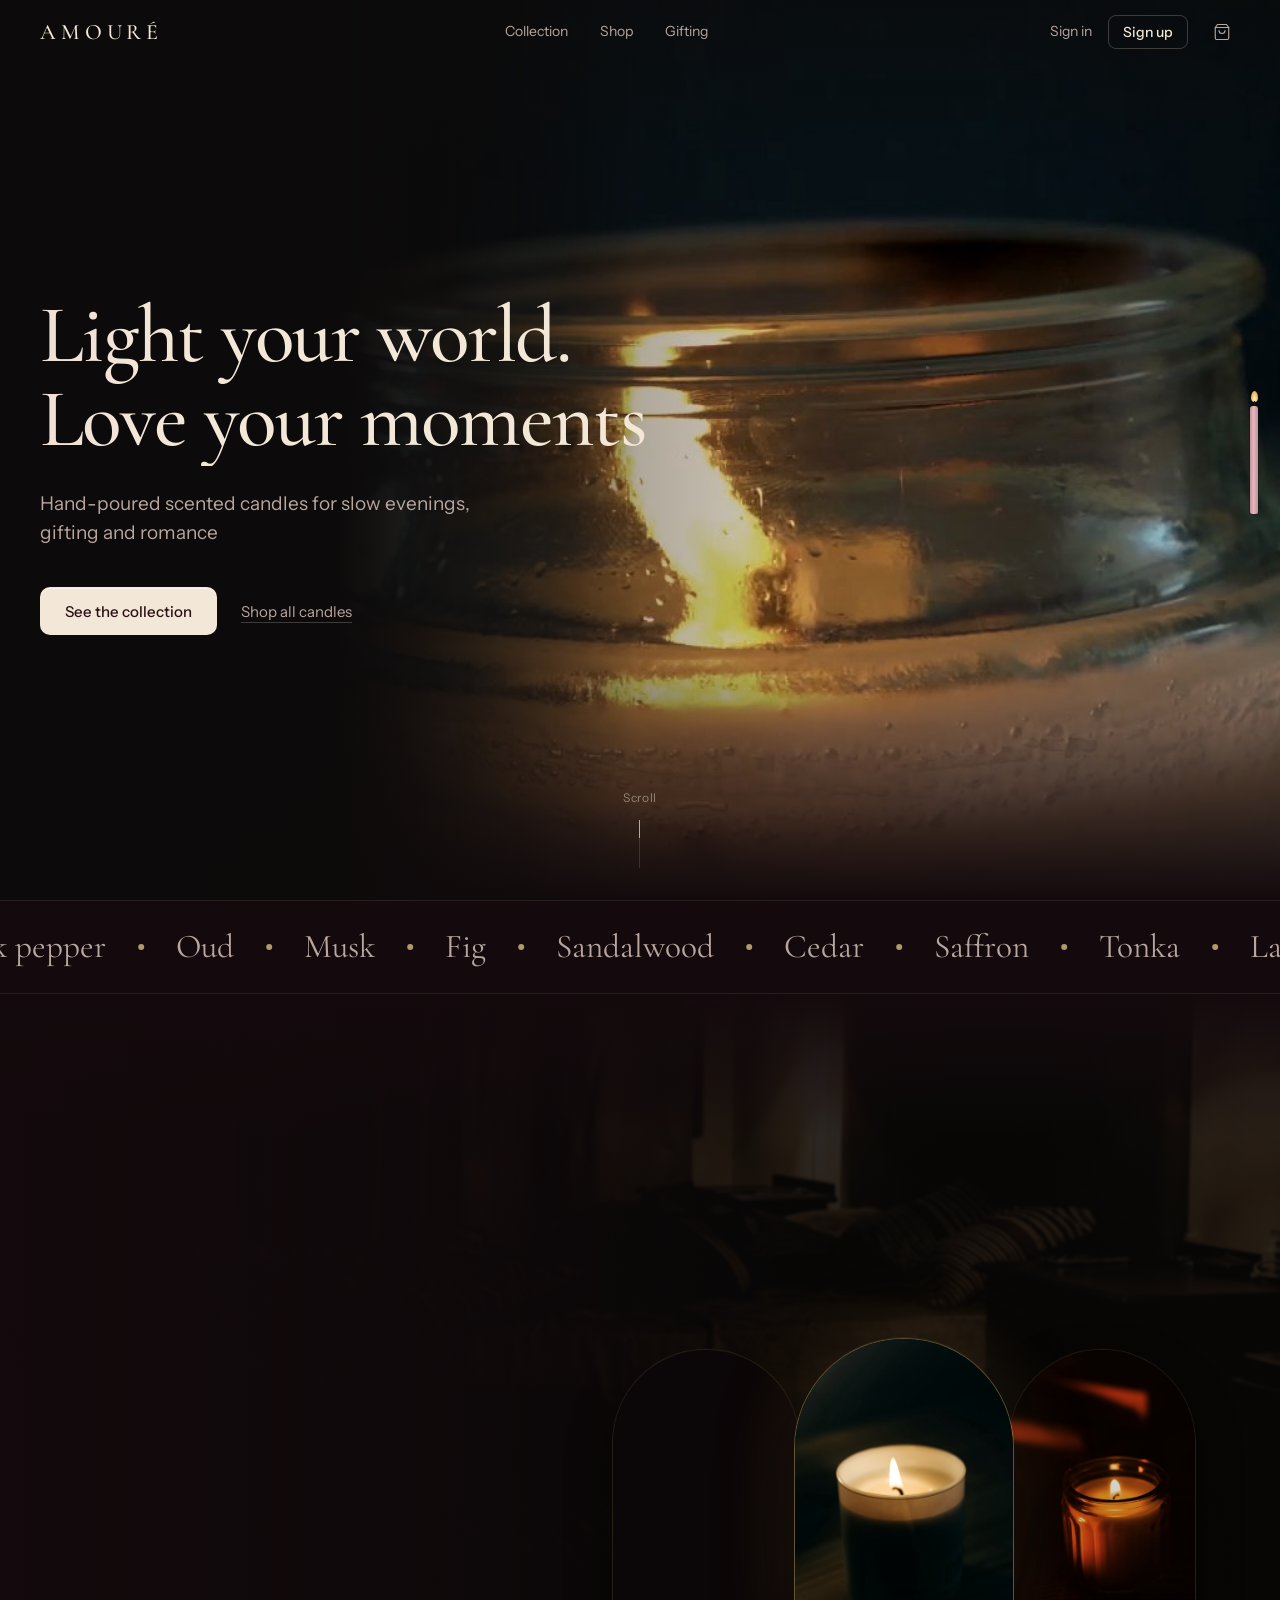
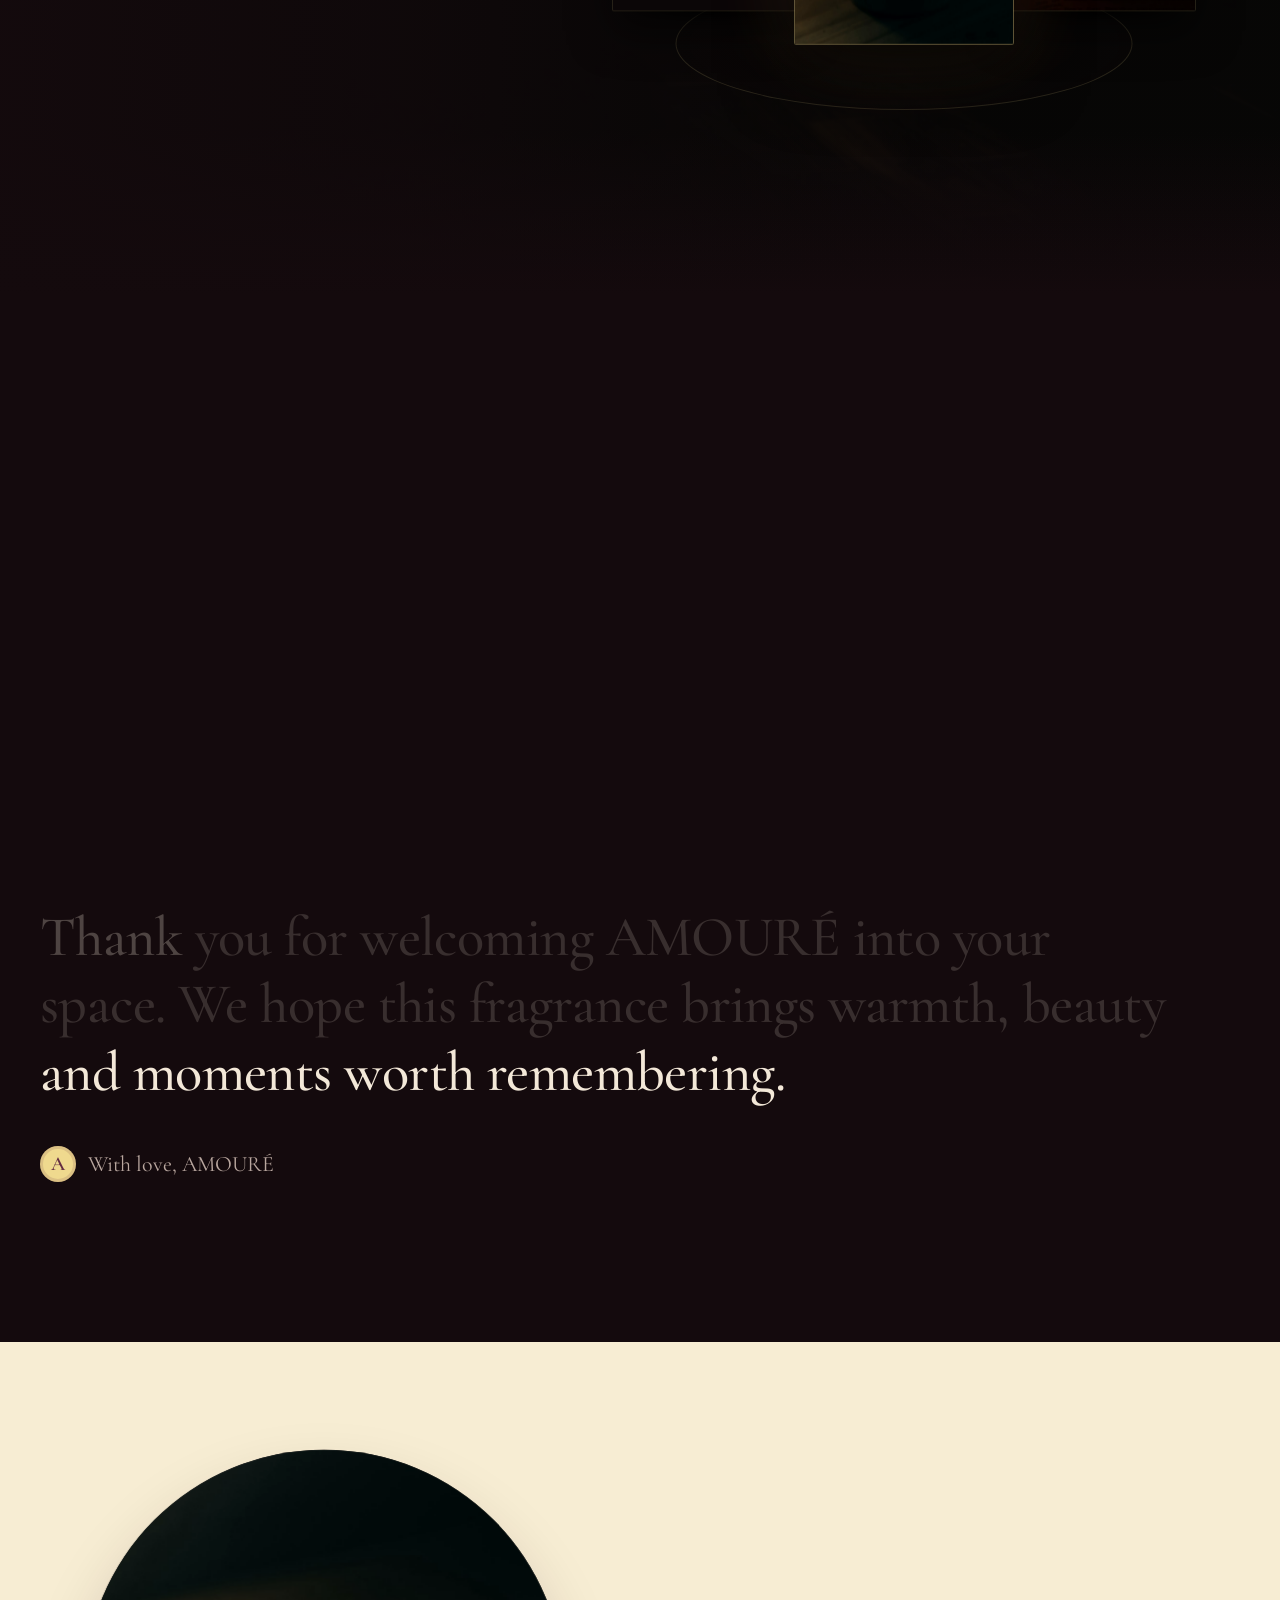
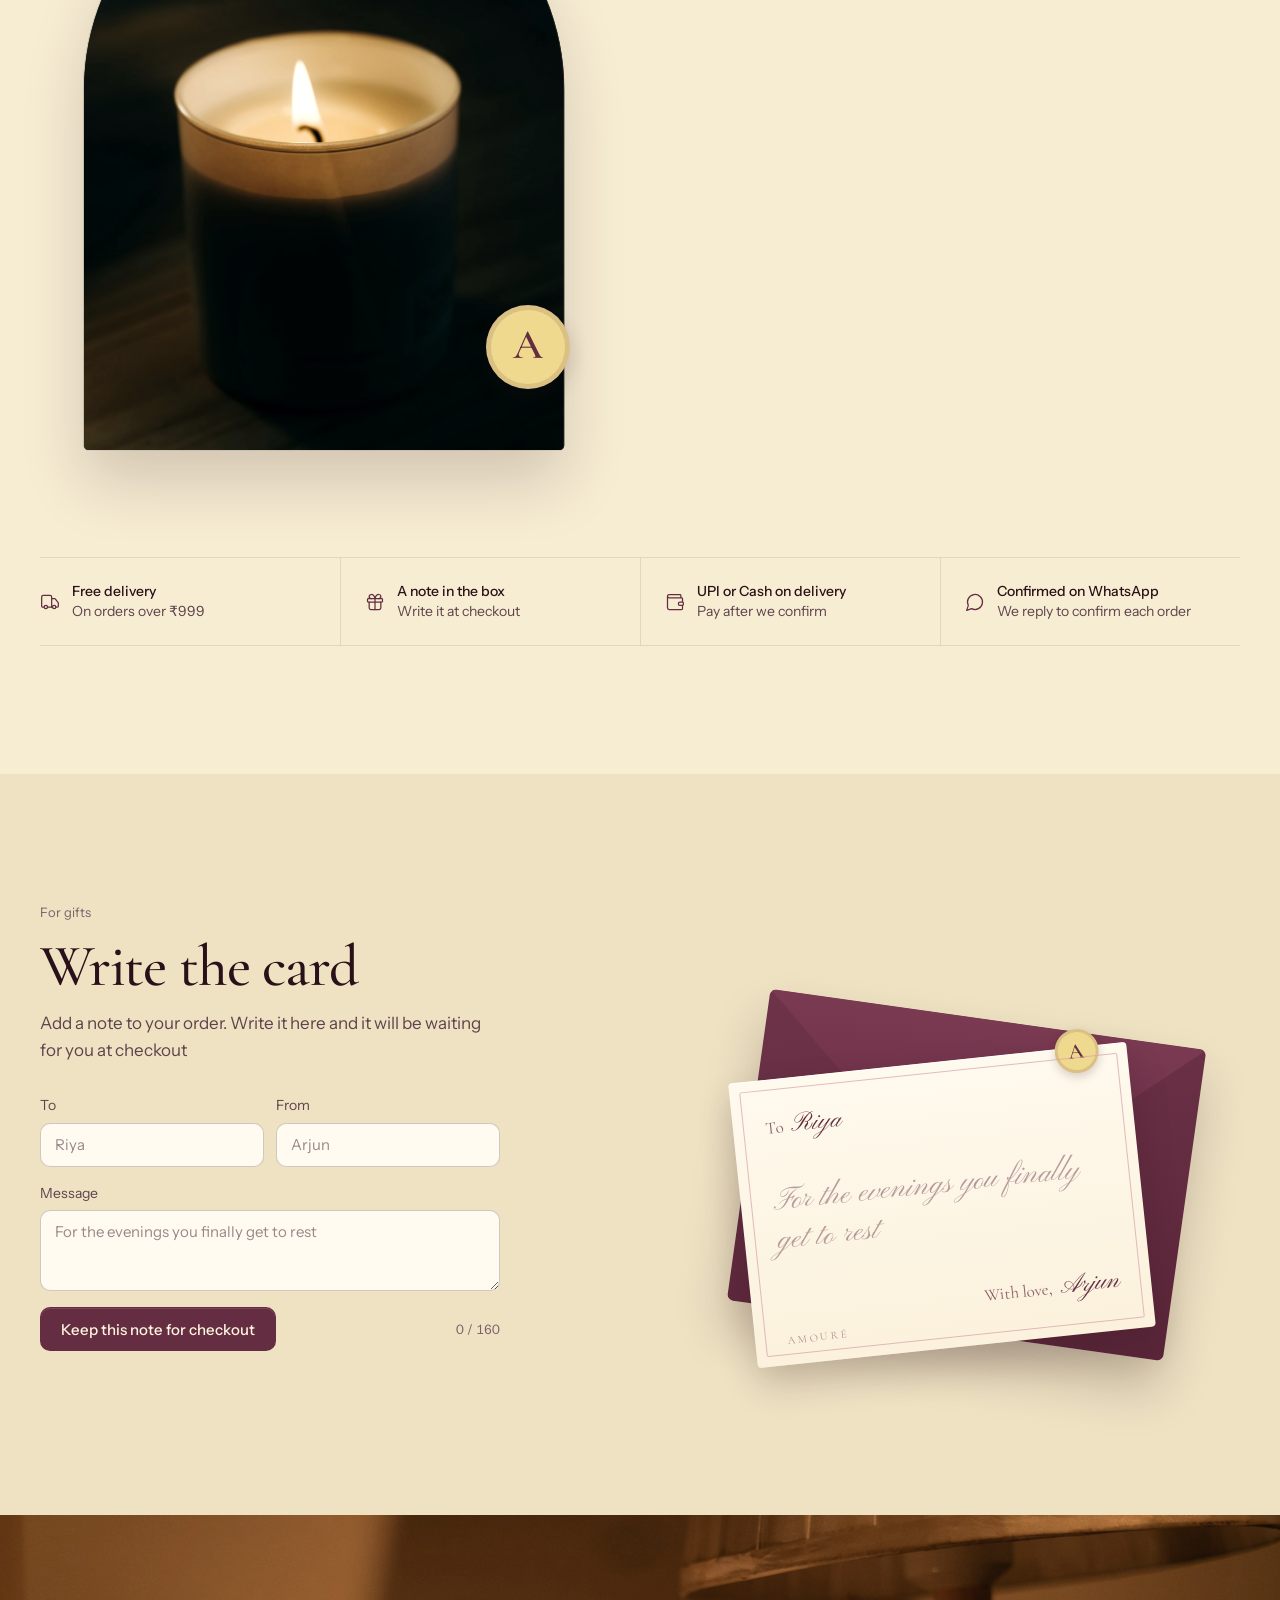
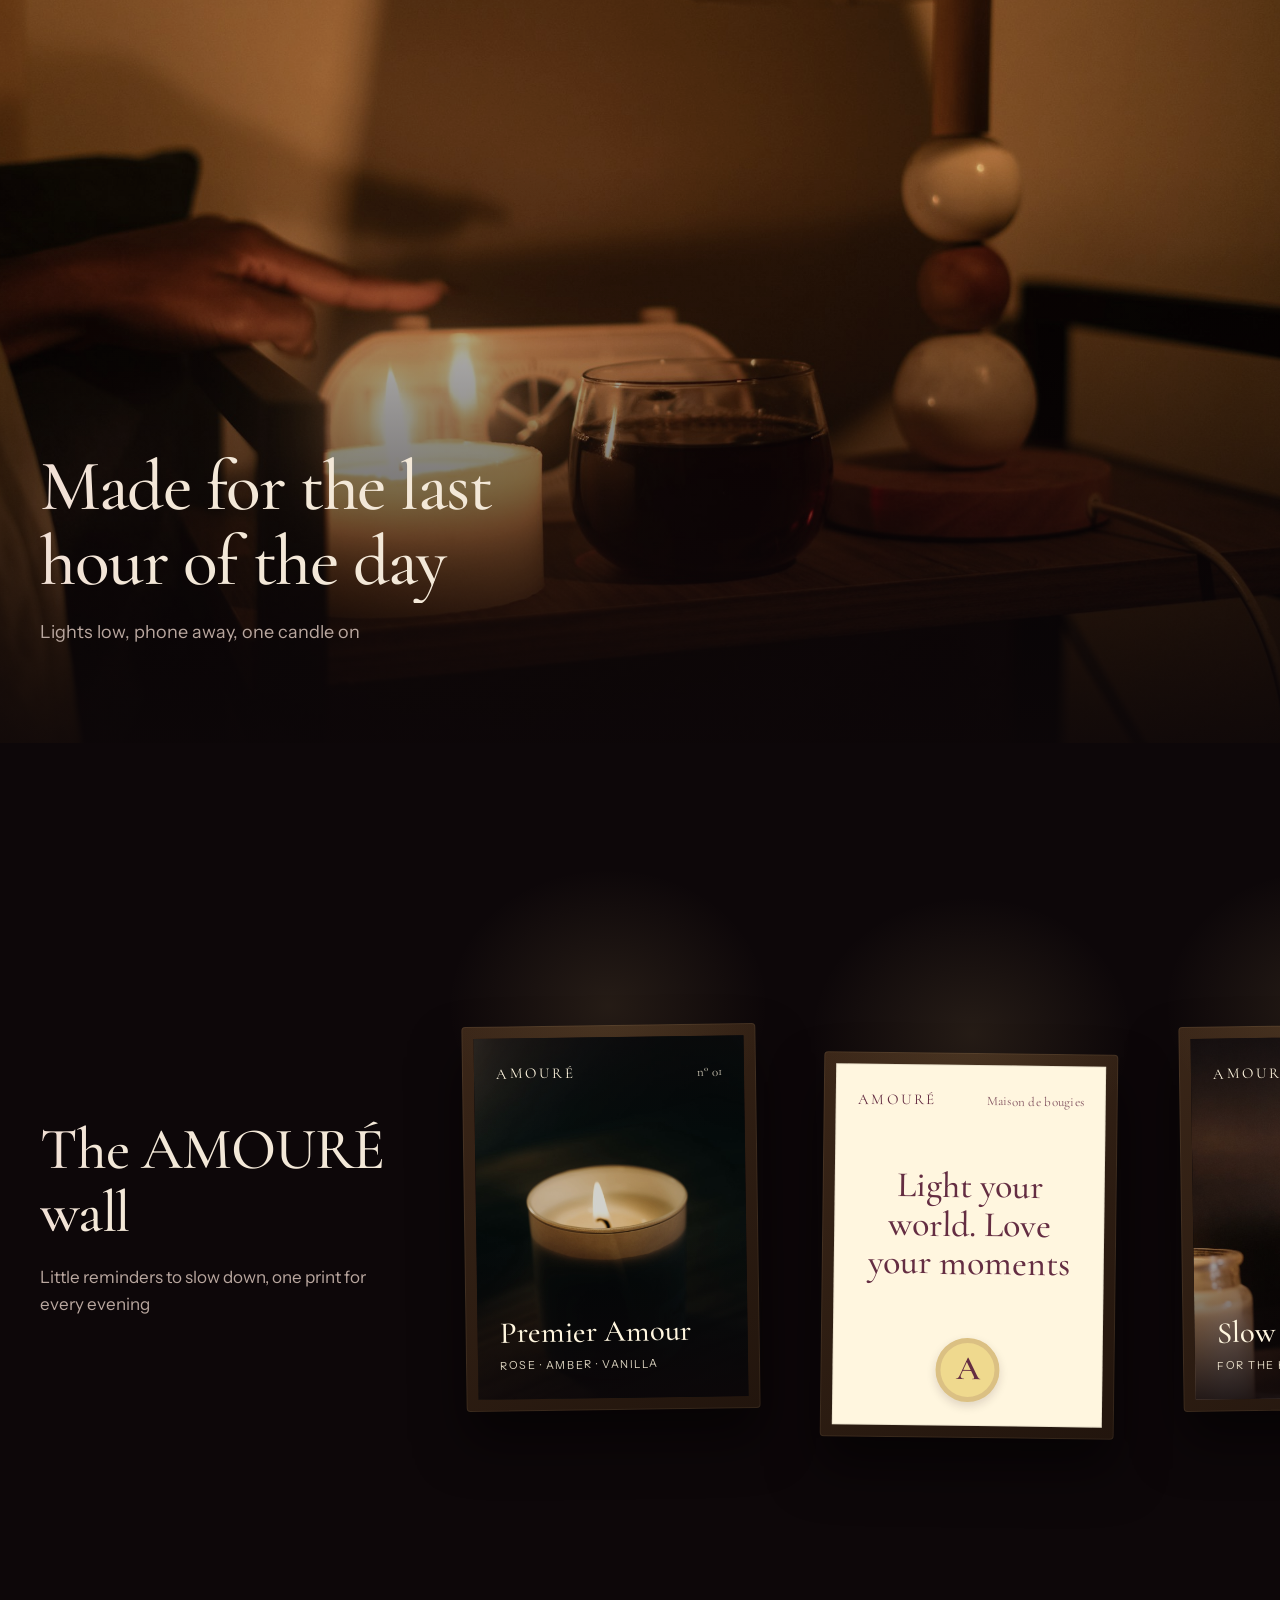
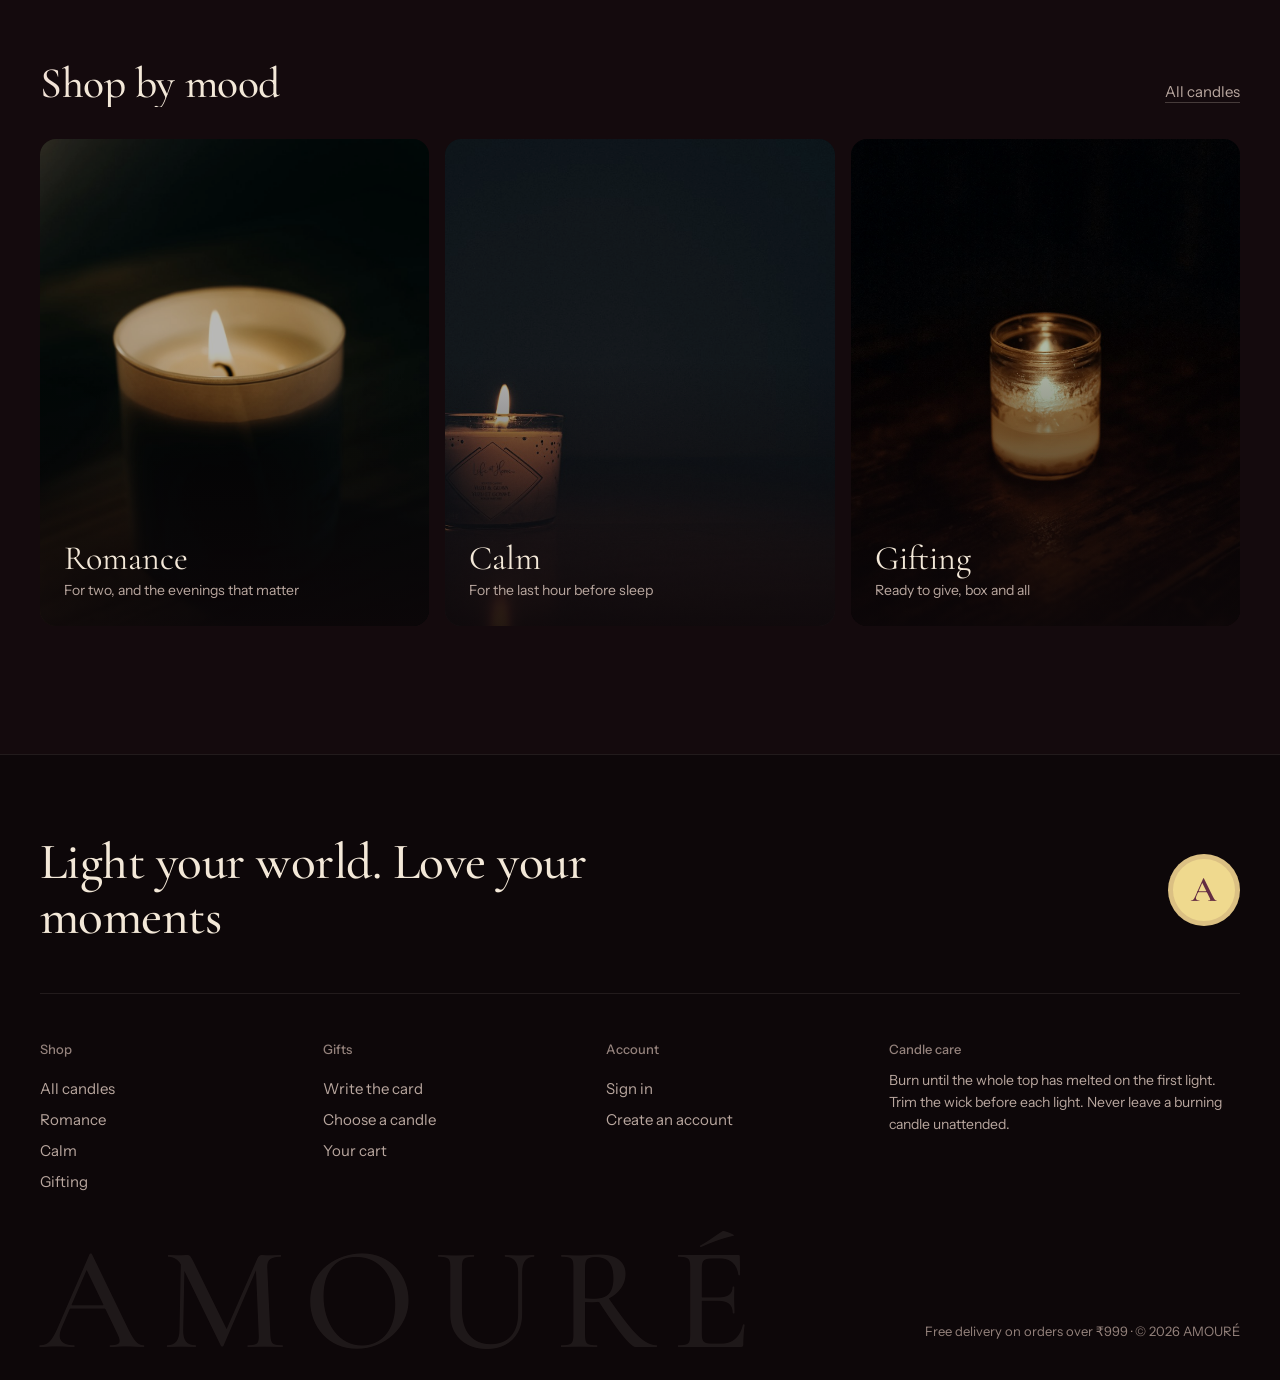
==== index.html @ f7b22a86 "AMOURÉ shop: public trial version Co-Authored-By: Claude Opus 5.5 <noreply@anthropic.com>" ====
<!doctype html>
<html lang="en">
<head>
  <meta charset="utf-8">
  <meta name="robots" content="noindex">
  <meta name="viewport" content="width=device-width, initial-scale=1">
  <title>AMOURÉ · Scented candles for slow evenings and gifting</title>
  <meta name="description" content="Hand-poured scented candles for slow evenings, gifting and romance.">
  <meta name="theme-color" content="#140A0D">
  <link rel="icon" href="assets/images/favicon.svg" type="image/svg+xml">
  <meta property="og:type" content="website">
  <meta property="og:title" content="AMOURÉ · Scented candles for slow evenings and gifting">
  <meta property="og:description" content="Hand-poured scented candles for slow evenings, gifting and romance.">
  <meta property="og:image" content="assets/images/scenes/hero-poster.jpg">
  <meta name="twitter:card" content="summary_large_image">
  <script>try { if (!sessionStorage.getItem("amoure_intro") && !matchMedia("(prefers-reduced-motion: reduce)").matches) document.documentElement.classList.add("has-intro"); } catch (e) {}</script>
  <link rel="preload" as="image" href="assets/images/scenes/hero-poster.jpg">
  <link rel="preconnect" href="https://fonts.googleapis.com">
  <link rel="preconnect" href="https://fonts.gstatic.com" crossorigin>
  <link href="https://fonts.googleapis.com/css2?family=Cormorant+Garamond:wght@400;500;600&family=Instrument+Sans:wght@400;500;600&family=Pinyon+Script&display=swap" rel="stylesheet">
  <link rel="stylesheet" href="assets/css/style.css">
</head>
<body data-page="home" class="theme-night">
  <div class="intro" aria-hidden="true"><p class="intro-word">AMOURÉ</p><p class="intro-line">Maison de bougies</p></div>
  <header id="site-header"></header>

  <main>
    <!-- 1. Hero: a real candle burning -->
    <section class="hero">
      <div class="hero-media" aria-hidden="true">
        <video class="hero-video" data-hero-loop muted playsinline autoplay preload="auto"></video>
        <video class="hero-video" data-hero-loop muted playsinline preload="auto"></video>
        <video class="hero-video hero-out" data-hero-out muted playsinline preload="none"></video>
      </div>
      <div class="hero-scrim"></div>
      <div class="wrap hero-content">
        <h1 class="tint" data-hero-part>Light your world.<br>Love your moments</h1>
        <p class="hero-sub" data-hero-part>Hand-poured scented candles for slow evenings, gifting and romance</p>
        <div class="hero-actions" data-hero-part>
          <a class="btn btn-light btn-lg" href="#tray">See the collection</a>
          <a class="btn-link" href="shop.html">Shop all candles</a>
        </div>
      </div>
      <a class="hero-cue" href="#tray" aria-label="Scroll to the collection" data-hero-part>Scroll<i></i></a>
    </section>

    <!-- scent words drifting past -->
    <div class="marquee" data-marquee aria-label="Scent notes"></div>

    <!-- 2. The bedside: one candle at a time on a turning ring -->
    <section class="tray" id="tray" aria-label="Candle collection">
      <div class="tray-room" aria-hidden="true"><img src="assets/images/scenes/bedroom-night.jpg" alt="" loading="lazy"><img class="tray-room-lit" src="assets/images/scenes/bedroom-night.jpg" alt="" loading="lazy"></div>
      <div class="tray-shade"></div>
      <div class="wrap tray-inner">
        <div class="tray-copy" data-copy aria-live="polite">
          <div class="evening" data-in role="group" aria-label="Choose your evening">
            <span class="evening-label">Tonight is for</span>
            <button type="button" class="evening-chip" data-mood-pick="romance" aria-pressed="false">Romance</button>
            <button type="button" class="evening-chip" data-mood-pick="calm" aria-pressed="false">Calm</button>
            <button type="button" class="evening-chip" data-mood-pick="gifting" aria-pressed="false">Gifting</button>
          </div>
          <h2 class="tray-name tint" data-swap data-in><span data-t="name"></span></h2>
          <p class="tray-meaning" data-swap data-in data-t="meaning"></p>
          <p class="tray-price" data-in data-t="price"></p>
          <p class="tray-desc" data-swap data-in data-t="desc"></p>
          <dl class="notes" data-swap data-in>
            <div><dt>Top</dt><dd data-t="top"></dd></div>
            <div><dt>Heart</dt><dd data-t="heart"></dd></div>
            <div><dt>Base</dt><dd data-t="base"></dd></div>
          </dl>
          <p class="tray-meta" data-swap data-in data-t="meta"></p>
          <div class="tray-actions" data-in>
            <button class="btn btn-light" data-t="add" data-add="">Add to cart</button>
            <a class="btn-link" href="#buy">View details</a>
          </div>
          <div class="tray-controls" data-in>
            <button type="button" class="round-btn" data-prev aria-label="Previous candle"><svg class="icon" width="18" height="18" viewBox="0 0 24 24" fill="none" stroke="currentColor" stroke-width="1.5" stroke-linecap="round" stroke-linejoin="round" aria-hidden="true"><path d="m15 18-6-6 6-6"/></svg></button>
            <span class="tray-counter" data-counter>01 / 06</span>
            <button type="button" class="round-btn" data-next aria-label="Next candle"><svg class="icon" width="18" height="18" viewBox="0 0 24 24" fill="none" stroke="currentColor" stroke-width="1.5" stroke-linecap="round" stroke-linejoin="round" aria-hidden="true"><path d="m9 18 6-6-6-6"/></svg></button>
          </div>
        </div>

        <div class="tray-stage" data-stage tabindex="0" aria-label="Candle ring. Use the left and right arrow keys, or swipe, to turn it">
          <div class="tray-orbit" aria-hidden="true"></div>
          <div class="tray-glow" aria-hidden="true"></div>
          <div class="tray-ring" data-ring></div>
          <p class="tray-hint">Swipe or drag to turn</p>
        </div>
      </div>
    </section>

    <!-- 3. Quote from the thank-you card -->
    <section class="statement">
      <div class="wrap">
        <p class="statement-text" data-words>Thank you for welcoming AMOURÉ into your space. We hope this fragrance brings warmth, beauty and moments worth remembering.</p>
        <p class="statement-sign"><span class="mini-seal" aria-hidden="true">A</span>With love, AMOURÉ</p>
      </div>
    </section>

    <!-- 4. Buy -->
    <section class="buy theme-cream" id="buy" aria-label="Buy">
      <div class="wrap" id="buy-block"></div>
      <div class="wrap"><ul class="promise" data-promise aria-label="How ordering works"></ul></div>
    </section>

    <!-- Write the card -->
    <section class="note" id="note" aria-label="Write the card">
      <div class="wrap note-grid">
        <div class="note-copy">
          <p class="label">For gifts</p>
          <h2>Write the card</h2>
          <p class="note-sub">Add a note to your order. Write it here and it will be waiting for you at checkout</p>
          <form class="form note-form" data-note-form novalidate>
            <div class="field-row">
              <label class="field">To <input name="to" maxlength="32" placeholder="Riya" autocomplete="off"></label>
              <label class="field">From <input name="from" maxlength="32" placeholder="Arjun" autocomplete="off"></label>
            </div>
            <label class="field">Message <textarea name="msg" rows="3" maxlength="160" placeholder="For the evenings you finally get to rest"></textarea></label>
            <div class="note-actions">
              <button class="btn btn-merlot" type="submit">Keep this note for checkout</button>
              <span class="note-count tabular"><span data-note-count>0</span> / 160</span>
            </div>
            <p class="note-status" data-note-status role="status"></p>
          </form>
        </div>
        <div class="note-stage" aria-hidden="true">
          <div class="note-envelope"></div>
          <div class="note-card" data-note-card>
            <span class="note-seal">A</span>
            <p class="note-to">To <span data-note-to></span></p>
            <p class="note-msg" data-note-msg></p>
            <p class="note-from">With love, <span data-note-from></span></p>
            <span class="note-mark">AMOURÉ</span>
          </div>
        </div>
      </div>
    </section>

    <!-- 5. Full-bleed moment -->
    <section class="band" aria-label="The last hour of the day">
      <div class="band-media"><img src="assets/images/scenes/bedside.jpg" alt="A candle glowing on a bedside table at night" loading="lazy"></div>
      <div class="band-shade"></div>
      <div class="wrap band-text">
        <p class="band-quote tint">Made for the last hour of the day</p>
        <p class="band-sub">Lights low, phone away, one candle on</p>
      </div>
    </section>

    <!-- 6. Poster wall -->
    <section class="posters" aria-label="The AMOURÉ wall">
      <div class="posters-track">
        <div class="posters-intro">
          <h2 class="tint">The AMOURÉ wall</h2>
          <p>Little reminders to slow down, one print for every evening</p>
        </div>

        <figure class="poster">
          <div class="poster-art p-photo">
            <img src="assets/images/candles/premier-amour.jpg" alt="" loading="lazy">
            <span class="poster-top">AMOURÉ <span>n° 01</span></span>
            <div class="poster-bottom">
              <h3>Premier Amour</h3>
              <p>Rose · Amber · Vanilla</p>
            </div>
          </div>
        </figure>

        <figure class="poster">
          <div class="poster-art p-cream">
            <span class="poster-top">AMOURÉ <span>Maison de bougies</span></span>
            <p class="poster-quote">Light your world. Love your moments</p>
            <span class="poster-seal" aria-hidden="true">A</span>
          </div>
        </figure>

        <figure class="poster">
          <div class="poster-art p-photo">
            <img src="assets/images/scenes/three-jars.jpg" alt="" loading="lazy" style="object-position: 40% 50%">
            <span class="poster-top">AMOURÉ <span>Les soirées</span></span>
            <div class="poster-bottom">
              <h3>Slow evenings</h3>
              <p>For the hour after dinner</p>
            </div>
          </div>
        </figure>

        <figure class="poster">
          <div class="poster-art p-night">
            <span class="poster-top">AMOURÉ <span>Le rituel</span></span>
            <h3>Candle care</h3>
            <ol class="poster-steps">
              <li>On the first light, burn until the whole top has melted, usually 2 to 3 hours</li>
              <li>Trim the wick to about 5 mm before each light</li>
              <li>Keep away from draughts, children and pets</li>
              <li>Never leave a burning candle unattended</li>
            </ol>
          </div>
        </figure>

        <figure class="poster">
          <div class="poster-art p-photo">
            <img src="assets/images/candles/nuit-dor.jpg" alt="" loading="lazy">
            <span class="poster-top">AMOURÉ <span>n° 04</span></span>
            <div class="poster-bottom">
              <h3>Nuit d'Or</h3>
              <p>Saffron · Tonka · Amber</p>
            </div>
          </div>
        </figure>

        <figure class="poster">
          <div class="poster-art p-pink">
            <span class="poster-top">AMOURÉ <span>Pour toi</span></span>
            <p class="poster-quote">A little something, just for you</p>
            <span class="poster-seal" aria-hidden="true">A</span>
          </div>
        </figure>
      </div>
    </section>

    <!-- 7. Shop by mood -->
    <section class="moods-section">
      <div class="wrap">
        <div class="section-head" data-reveal>
          <h2 class="tint">Shop by mood</h2>
          <a class="btn-link" href="shop.html">All candles</a>
        </div>
        <div class="moods" id="moods"></div>
      </div>
    </section>
  </main>

  <footer id="site-footer"></footer>

  <script src="assets/vendor/gsap.min.js"></script>
  <script src="assets/vendor/ScrollTrigger.min.js"></script>
  <script src="assets/vendor/lenis.min.js"></script>
  <script src="assets/js/config.js"></script>
  <script src="assets/js/products.js"></script>
  <script src="assets/js/auth.js"></script>
  <script src="assets/js/store.js"></script>
  <script src="assets/js/buy.js"></script>
  <script>
    // Shop by mood tiles use the first candle photo of each mood
    (function () {
      const { PRODUCTS, productImage, esc } = window.Amoure;
      const lines = { romance: "For two, and the evenings that matter", calm: "For the last hour before sleep", gifting: "Ready to give, box and all" };
      document.getElementById("moods").innerHTML = Object.entries(window.AMOURE_MOODS).map(([key, label]) => {
        const p = PRODUCTS.find((x) => x.mood === key) || PRODUCTS[0];
        return `<a class="mood" href="shop.html?mood=${key}" data-reveal>
          <span class="mood-img">${productImage(p)}</span>
          <span class="mood-text"><span class="mood-name">${esc(label)}</span><span class="mood-line">${esc(lines[key] || "")}</span></span>
        </a>`;
      }).join("");
    })();
  </script>
  <script src="assets/js/home.js"></script>
</body>
</html>
---- assets/css/style.css ----
/* AMOURÉ
   Direction: candlelight at night, then the gift box opened in warm light.
   Night ramp is tinted toward merlot; cream ramp is the buttercream of the packaging.
   Accent: butter yellow for the one figure that matters on dark (price), merlot on cream. */

:root {
  /* brand (packaging palette) */
  --merlot: #642D42;
  --merlot-deep: #4E2133;
  --pink: #D4A0AA;
  --butter: #EFD98E;
  --buttercream: #FFF6DF;
  --blush: #EBC7CD;
  --hand: "Pinyon Script", "Snell Roundhand", cursive;

  /* night ramp */
  --n0: #0D0709;
  --n1: #140A0D;
  --n2: #1C1114;
  --n3: #271A1D;
  --n-text: #F3E8D8;
  --n-text-2: #B9A79F;
  --n-text-3: #94827C;

  /* cream ramp */
  --c0: #F7EDD3;
  --c1: #FFFBF0;
  --c2: #EFE2C3;
  --c-text: #2A1119;
  --c-text-2: #5E434B;
  --c-text-3: #7A6168;

  --display: "Cormorant Garamond", "Iowan Old Style", Georgia, serif;
  --ui: "Instrument Sans", system-ui, -apple-system, "Segoe UI", sans-serif;

  --ease: cubic-bezier(0.22, 1, 0.36, 1);
  --fast: 160ms;
  --header: 64px;
}

/* themes set the working colours */
.theme-night, .site-header, .site-footer, .burn, .tray, .moods-section, .hero, .gift-dock, .mobile-menu, .marquee, .statement, .posters, .cart-pop, .band {
  --bg: var(--n1); --surface: var(--n2); --raised: var(--n3);
  --text: var(--n-text); --text-2: var(--n-text-2); --text-3: var(--n-text-3);
  --line: rgba(243, 232, 216, 0.09); --line-strong: rgba(243, 232, 216, 0.22);
  --accent-ink: var(--butter);
}
.theme-cream {
  --bg: var(--c0); --surface: var(--c1); --raised: var(--c2);
  --text: var(--c-text); --text-2: var(--c-text-2); --text-3: var(--c-text-3);
  --line: rgba(42, 17, 25, 0.10); --line-strong: rgba(42, 17, 25, 0.22);
  --accent-ink: var(--merlot);
}

*, *::before, *::after { box-sizing: border-box; }
html { -webkit-text-size-adjust: 100%; }
html.lenis, html.lenis body { height: auto; }
.lenis.lenis-smooth { scroll-behavior: auto !important; }
.lenis.lenis-stopped { overflow: hidden; }

body {
  margin: 0;
  font-family: var(--ui);
  font-size: 15px;
  line-height: 1.55;
  color: var(--text);
  background: var(--bg);
  -webkit-font-smoothing: antialiased;
}
img, svg { display: block; max-width: 100%; }
a { color: inherit; text-decoration: none; }
button { font: inherit; color: inherit; }
h1, h2, h3 { font-family: var(--display); font-weight: 500; line-height: 1.08; margin: 0; }
p { margin: 0; }
.wrap { width: min(1200px, 100% - 48px); margin-inline: auto; }
.sr-only { position: absolute; width: 1px; height: 1px; overflow: hidden; clip: rect(0 0 0 0); white-space: nowrap; }
.muted { color: var(--text-3); }
.label { font-size: 13px; color: var(--text-3); margin-bottom: 12px; }
.price, .tray-price, .buy-price, .tray-counter, .dock-total, .tabular { font-variant-numeric: tabular-nums; }
:focus-visible { outline: 2px solid var(--butter); outline-offset: 3px; border-radius: 6px; }
.theme-cream :focus-visible { outline-color: var(--merlot); }

/* ---------- buttons ---------- */
.btn {
  display: inline-flex; align-items: center; justify-content: center; gap: 8px;
  height: 44px; padding: 0 20px; border: 1px solid transparent; border-radius: 10px;
  font: 500 15px/1 var(--ui); cursor: pointer; white-space: nowrap;
  transition: background-color var(--fast) var(--ease), color var(--fast) var(--ease),
              border-color var(--fast) var(--ease), transform var(--fast) var(--ease);
}
.btn:active { transform: scale(0.98); }
.btn:disabled { opacity: 0.5; cursor: not-allowed; }
.btn-lg { height: 48px; padding: 0 24px; }
.btn-sm { height: 34px; padding: 0 14px; font-size: 14px; border-radius: 8px; }
.btn-full { width: 100%; }
.btn-light { background: var(--n-text); color: var(--c-text); box-shadow: inset 0 1px 0 rgba(255, 255, 255, 0.4); }
.btn-light:hover { background: var(--buttercream); }
.btn-merlot { background: var(--merlot); color: var(--buttercream); box-shadow: inset 0 1px 0 rgba(255, 255, 255, 0.12); }
.btn-merlot:hover { background: var(--merlot-deep); }
.btn-outline { border-color: var(--line-strong); color: var(--text); }
.btn-outline:hover { background: rgba(243, 232, 216, 0.08); }
.btn-quiet { background: var(--raised); border-color: var(--line); color: var(--text); }
.btn-quiet:hover { border-color: var(--line-strong); }
.btn-link {
  color: var(--text-2); font-size: 15px; text-decoration: underline; text-decoration-color: var(--line-strong);
  text-underline-offset: 5px; transition: color var(--fast) var(--ease), text-decoration-color var(--fast) var(--ease);
  background: none; border: 0; padding: 0; cursor: pointer;
}
.btn-link:hover { color: var(--text); text-decoration-color: currentColor; }
.round-btn {
  width: 40px; height: 40px; display: grid; place-items: center; border-radius: 20px;
  border: 1px solid var(--line-strong); background: rgba(20, 10, 13, 0.4); color: var(--text-2); cursor: pointer;
  transition: color var(--fast) var(--ease), border-color var(--fast) var(--ease), transform var(--fast) var(--ease);
}
.round-btn:hover { color: var(--text); border-color: var(--text-3); }
.round-btn:active { transform: scale(0.96); }

/* ---------- header ---------- */
.site-header {
  position: fixed; inset: 0 0 auto 0; z-index: 50;
  background: transparent; border-bottom: 1px solid transparent;
  transition: background-color 300ms var(--ease), border-color 300ms var(--ease);
}
.site-header.is-solid, .site-header.menu-open { background: var(--n1); border-bottom-color: var(--line); }
.nav { height: var(--header); display: flex; align-items: center; justify-content: space-between; gap: 24px; }
.logo { font-family: var(--display); font-weight: 500; font-size: 22px; letter-spacing: 0.22em; line-height: 1; color: var(--text); }
.nav-links { display: flex; gap: 32px; font-size: 14px; }
.nav-links a, .nav-text { color: var(--text-2); transition: color var(--fast) var(--ease); }
.nav-links a:hover, .nav-text:hover, .nav-links a[aria-current="page"] { color: var(--text); }
.nav-actions { display: flex; align-items: center; gap: 16px; }
.nav-account { display: flex; align-items: center; gap: 16px; font-size: 14px; }
.nav-user { display: inline-flex; align-items: center; gap: 8px; color: var(--text-2); }
.nav-user:hover { color: var(--text); }
.nav-cart { position: relative; display: grid; place-items: center; width: 36px; height: 36px; color: var(--text-2); }
.nav-cart:hover { color: var(--text); }
.nav-count {
  position: absolute; top: 2px; right: -2px; min-width: 18px; height: 18px; padding: 0 5px; border-radius: 9px;
  background: var(--butter); color: var(--c-text); font-size: 11px; font-weight: 600; line-height: 18px; text-align: center;
  font-variant-numeric: tabular-nums;
}
.nav-count[hidden] { display: none; }
.nav-menu { display: none; width: 36px; height: 36px; place-items: center; background: none; border: 0; color: var(--text); cursor: pointer; }
.mobile-menu { display: grid; padding: 8px 24px 24px; background: var(--n1); }
.mobile-menu[hidden] { display: none; }
.mobile-menu a { height: 44px; display: flex; align-items: center; color: var(--text-2); font-size: 16px; }
.mobile-sep { height: 1px; background: var(--line); margin: 8px 0; }

/* ---------- hero: a real candle, filmed ---------- */
.hero { position: relative; min-height: 100svh; display: flex; align-items: center; overflow: hidden; background: #0c0a0a; }
.hero-media { position: absolute; top: 0; bottom: 0; left: 26%; right: 0; transform-origin: 62% 55%; }
.hero-video {
  position: absolute; inset: 0; width: 100%; height: 100%; object-fit: cover; object-position: 50% 42%;
  filter: sepia(0.32) saturate(0.95) contrast(1.06) brightness(0.92);
  -webkit-mask-image: linear-gradient(90deg, transparent 0%, #000 32%);
          mask-image: linear-gradient(90deg, transparent 0%, #000 32%);
}
.hero-out { opacity: 0; z-index: 50; transition: opacity 900ms var(--ease); }
.hero.is-out .hero-out { opacity: 1; }
.hero::before {
  content: ""; position: absolute; inset: 0; z-index: 1; pointer-events: none;
  background:
    linear-gradient(90deg, #0c0a0a 0%, rgba(12, 10, 10, 0.82) 24%, rgba(12, 10, 10, 0.2) 50%, rgba(12, 10, 10, 0) 64%),
    linear-gradient(180deg, rgba(12, 10, 10, 0.55) 0%, rgba(12, 10, 10, 0) 18%, rgba(12, 10, 10, 0) 72%, var(--n1) 100%);
}
.hero-scrim { position: absolute; inset: 0; z-index: 1; background: var(--n1); opacity: 0; pointer-events: none; }
.hero-content { position: relative; z-index: 2; padding-top: var(--header); margin-top: -4vh; }
.hero h1 { font-size: clamp(44px, 6.4vw, 88px); line-height: 1.03; letter-spacing: -0.02em; max-width: 9.5em; padding-bottom: 0.06em; }
.hero-sub { margin-top: 24px; max-width: 30rem; font-size: 19px; line-height: 1.5; color: var(--text-2); }
.hero-actions { margin-top: 40px; display: flex; align-items: center; gap: 24px; flex-wrap: wrap; }

.hero-cue {
  position: absolute; left: 0; right: 0; bottom: 32px; z-index: 2; width: max-content; margin-inline: auto;
  display: grid; justify-items: center; gap: 12px; font-size: 12px; color: var(--text-3); letter-spacing: 0.04em;
}
.hero-cue i { position: relative; width: 1px; height: 48px; overflow: hidden; background: rgba(243, 232, 216, 0.14); }
.hero-cue i::after { content: ""; position: absolute; left: 0; top: 0; width: 1px; height: 18px; background: var(--n-text-2); animation: cue 2.6s var(--ease) infinite; }
@keyframes cue { 0% { transform: translateY(-18px); } 70%, 100% { transform: translateY(48px); } }

/* soft cream-to-blush drift on headings that sit on dark */
.tint {
  background-image: linear-gradient(100deg, var(--n-text) 0%, var(--n-text) 28%, var(--blush) 50%, var(--n-text) 72%, var(--n-text) 100%);
  background-size: 300% 100%; background-position: 100% 50%;
  -webkit-background-clip: text; background-clip: text; color: transparent; -webkit-text-fill-color: transparent;
  animation: tint-drift 11s ease-in-out infinite alternate;
}
@keyframes tint-drift { to { background-position: 0% 50%; } }

/* scent words drifting past */
.marquee { background: var(--n1); border-block: 1px solid var(--line); overflow: hidden; padding: 20px 0; }
.marquee-track { display: flex; align-items: center; width: max-content; }
.marquee-track span { font-family: var(--display); font-size: clamp(26px, 2.6vw, 36px); color: var(--text-2); white-space: nowrap; }
.marquee-track i { width: 6px; height: 6px; border-radius: 3px; background: var(--butter); opacity: 0.7; margin: 0 32px; flex: none; }

/* ---------- bedside tray ---------- */
.tray { --room: 1; position: relative; background: var(--n1); min-height: 100svh; display: flex; align-items: center; overflow: hidden; }
.tray-room { position: absolute; inset: 0; }
.tray-room img {
  width: 100%; height: 100%; object-fit: cover; object-position: 50% 62%; transform-origin: 62% 60%;
  filter: brightness(calc(0.16 + 0.24 * var(--room))) saturate(0.8) sepia(0.25) blur(1.5px);
}
.tray-shade {
  position: absolute; inset: 0; pointer-events: none;
  background:
    linear-gradient(90deg, rgba(20, 10, 13, 0.94) 0%, rgba(20, 10, 13, 0.62) 32%, rgba(20, 10, 13, 0.08) 62%),
    linear-gradient(180deg, var(--n1) 0%, rgba(20, 10, 13, 0) 16%, rgba(20, 10, 13, 0) 82%, var(--n1) 100%);
}
.tray-inner { position: relative; z-index: 1; display: grid; grid-template-columns: minmax(0, 5fr) minmax(0, 7fr); gap: 48px; align-items: center; width: min(1200px, 100% - 48px); padding-block: 96px; }
.tray-copy { max-width: 440px; }
.tray-name { font-size: clamp(40px, 4.6vw, 60px); letter-spacing: -0.02em; }
.tray-meaning { margin-top: 8px; font-family: var(--display); font-size: 22px; color: var(--text-2); }
.tray-price { margin-top: 24px; font-size: 24px; font-weight: 500; color: var(--accent-ink); }
.tray-desc { margin-top: 16px; font-size: 16px; color: var(--text-2); max-width: 26rem; }
.notes { display: grid; grid-template-columns: repeat(3, minmax(0, 1fr)); gap: 16px; margin: 32px 0 0; }
.notes div { border-top: 1px solid var(--line-strong); padding-top: 12px; }
.notes dt { font-size: 13px; color: var(--text-3); }
.notes dd { margin: 4px 0 0; font-family: var(--display); font-size: 21px; line-height: 1.2; }
.tray-meta { margin-top: 20px; font-size: 14px; color: var(--text-3); }
.tray-actions { margin-top: 32px; display: flex; align-items: center; gap: 24px; flex-wrap: wrap; }

.tray-stage {
  position: relative; height: clamp(480px, 74vh, 720px);
  touch-action: pan-y; user-select: none; -webkit-user-select: none; cursor: grab;
}
.tray-stage.is-dragging { cursor: grabbing; }
.tray-stage:focus-visible { outline-offset: 8px; border-radius: 20px; }
.tray-orbit {
  position: absolute; left: 50%; top: 70%; width: 68%; height: 20%; transform: translateX(-50%);
  border-radius: 50%; border: 1px solid rgba(239, 217, 142, 0.14);
  background: radial-gradient(ellipse at 50% 50%, rgba(12, 8, 8, 0.1), rgba(12, 8, 8, 0.45));
}
.tray-glow {
  position: absolute; left: 50%; top: 80%; width: 50%; height: 24%; transform: translate(-50%, -50%);
  border-radius: 50%; background: radial-gradient(closest-side, rgba(239, 182, 112, 0.2), rgba(239, 182, 112, 0));
  opacity: var(--room); pointer-events: none;
}
.tray-ring { position: absolute; inset: 0; }
.ring-item {
  position: absolute; top: 0; left: 0; width: clamp(170px, 17vw, 250px); aspect-ratio: 3 / 4.2;
  padding: 0; border: 0; background: none; cursor: pointer; transform-origin: 50% 100%; will-change: transform;
  -webkit-tap-highlight-color: transparent;
}
.arch { display: block; overflow: hidden; border-radius: 999px 999px 14px 14px; background: var(--n0); }
.arch img, .arch svg, .arch .img-fallback { display: block; width: 100%; height: 100%; object-fit: cover; }
.ring-item .arch {
  position: absolute; inset: 0;
  box-shadow: 0 0 0 1px rgba(239, 217, 142, 0.16), 0 24px 50px rgba(0, 0, 0, 0.55);
  filter: brightness(calc(0.28 + 0.72 * var(--d, 1))) blur(calc((1 - var(--d, 1)) * 2.5px));
  transition: box-shadow 600ms var(--ease);
}
.ring-item .arch img { filter: sepia(0.12) saturate(0.95); pointer-events: none; }
.ring-item.is-front .arch { box-shadow: 0 0 0 1px rgba(239, 217, 142, 0.36), 0 30px 70px rgba(0, 0, 0, 0.6), 0 0 90px rgba(239, 170, 90, 0.16); }
.ring-shadow { position: absolute; left: 8%; right: 8%; bottom: -5%; height: 10%; border-radius: 50%; background: radial-gradient(closest-side, rgba(0, 0, 0, 0.65), transparent); }
.tray-hint { position: absolute; left: 0; right: 0; top: 4px; text-align: center; font-size: 13px; color: var(--text-3); z-index: 200; pointer-events: none; }
.tray-controls { margin-top: 40px; display: flex; align-items: center; gap: 16px; }
.tray-counter { font-size: 13px; color: var(--text-2); min-width: 56px; text-align: center; font-variant-numeric: tabular-nums; }

/* ---------- quote ---------- */
.statement { background: var(--n1); padding: 160px 0; }
.statement-text { font-family: var(--display); font-weight: 500; font-size: clamp(32px, 4.4vw, 60px); line-height: 1.2; letter-spacing: -0.01em; max-width: 20em; }
.word { display: inline-block; color: var(--n-text); animation: word-tint 7s ease-in-out infinite alternate; animation-delay: calc(var(--i) * -0.3s); }
@keyframes word-tint { from { color: var(--n-text); } to { color: var(--blush); } }
.statement-sign { margin-top: 40px; display: flex; align-items: center; gap: 12px; font-family: var(--display); font-size: 22px; color: var(--text-2); }
.mini-seal {
  width: 36px; height: 36px; border-radius: 18px; display: grid; place-items: center; flex: none;
  background: var(--butter); color: var(--merlot); font-family: var(--display); font-weight: 600; font-size: 20px;
  box-shadow: inset 0 0 0 3px rgba(100, 45, 66, 0.14);
}

/* ---------- buy: gift box ---------- */
.buy { position: relative; background: var(--c0); color: var(--c-text); padding: 128px 0; overflow: hidden; }
.promise {
  display: grid; grid-template-columns: repeat(4, minmax(0, 1fr)); margin: 112px 0 0; padding: 0; list-style: none;
  border-top: 1px solid var(--line); border-bottom: 1px solid var(--line);
}
.promise li { display: flex; align-items: center; gap: 12px; padding: 24px 24px 24px 0; font-size: 14px; line-height: 1.4; color: var(--text-2); }
.promise li + li { padding-left: 24px; border-left: 1px solid var(--line); }
.promise svg { flex: none; color: var(--merlot); }
.promise strong { display: block; font-weight: 500; color: var(--text); }
.buy-grid { display: grid; grid-template-columns: minmax(0, 1fr) minmax(0, 1fr); gap: 64px; align-items: center; }
.buy-media { position: relative; justify-self: center; width: min(460px, 100%); }
.arch-lg { position: relative; aspect-ratio: 4 / 5; border-radius: 999px 999px 20px 20px; box-shadow: 0 30px 60px rgba(42, 17, 25, 0.18); transform-origin: 50% 80%; }
.arch-photo { position: absolute; inset: 0; }
.buy-thumbs { display: flex; justify-content: center; gap: 8px; margin-top: 20px; }
.buy-thumbs[hidden] { display: none; }
.buy-thumb { width: 52px; height: 64px; padding: 0; overflow: hidden; border: 0; border-radius: 26px 26px 6px 6px; background: var(--n0); cursor: pointer; opacity: 0.55; transition: opacity var(--fast) var(--ease), box-shadow var(--fast) var(--ease); }
.buy-thumb img { width: 100%; height: 100%; object-fit: cover; filter: sepia(0.14) saturate(0.9) contrast(1.03); }
.buy-thumb:hover { opacity: 0.85; }
.buy-thumb[aria-pressed="true"] { opacity: 1; box-shadow: 0 0 0 2px var(--c0), 0 0 0 3px var(--merlot); }
.buy-thumb:focus-visible { outline: 2px solid var(--merlot); outline-offset: 3px; }
.arch-photo img, .arch-photo svg, .arch-photo .img-fallback { width: 100%; height: 100%; object-fit: cover; filter: sepia(0.1); }
.buy-seal {
  position: absolute; right: -16px; bottom: 56px; width: 84px; height: 84px; border-radius: 42px; display: grid; place-items: center;
  background: var(--butter); color: var(--merlot); font-family: var(--display); font-weight: 600;
  box-shadow: inset 0 0 0 5px rgba(100, 45, 66, 0.14), 0 8px 20px rgba(42, 17, 25, 0.18);
}
.buy-seal span { font-size: 42px; line-height: 1; transform: translateY(-2px); }

.buy-panel { max-width: 460px; }
.buy-name { font-size: clamp(40px, 4.4vw, 56px); letter-spacing: -0.02em; }
.buy-meaning { margin-top: 8px; font-family: var(--display); font-size: 22px; color: var(--text-2); }
.buy-price { margin-top: 24px; font-size: 26px; font-weight: 500; color: var(--merlot); }
.buy-desc { margin-top: 16px; font-size: 16px; color: var(--text-2); }
.buy-meta { margin-top: 20px; font-size: 14px; color: var(--text-3); }
.buy-stock { margin-top: 8px; font-size: 14px; color: var(--merlot); display: flex; align-items: center; gap: 8px; }
.buy-stock::before { content: ""; width: 6px; height: 6px; border-radius: 50%; background: currentColor; }
.buy-stock:empty { display: none; }
.stock-note { display: block; margin-top: 2px; font-size: 12px; font-weight: 400; color: var(--merlot); }
.shop-notice { position: fixed; right: 24px; bottom: calc(24px + var(--dock-h, 96px) + 12px); z-index: 60; max-width: 300px; padding: 12px 16px; border-radius: 10px;
  background: var(--n2); color: var(--n-text); font-size: 14px; line-height: 1.4; box-shadow: 0 0 0 1px var(--line), 0 16px 32px -12px rgba(0, 0, 0, 0.5);
  opacity: 0; transform: translateY(8px); pointer-events: none; transition: opacity 240ms var(--ease), transform 240ms var(--ease); }
.shop-notice.is-on { opacity: 1; transform: none; }
.buy-row { margin-top: 32px; display: flex; gap: 12px; align-items: center; flex-wrap: wrap; }
.stepper { display: inline-flex; align-items: center; height: 48px; border: 1px solid var(--line-strong); border-radius: 10px; background: var(--c1); }
.stepper button { width: 40px; height: 100%; display: grid; place-items: center; border: 0; background: none; color: var(--text-2); cursor: pointer; transition: color var(--fast) var(--ease); }
.stepper button:hover { color: var(--text); }
.stepper input { width: 36px; height: 100%; border: 0; background: none; text-align: center; font: 500 15px var(--ui); color: var(--text); font-variant-numeric: tabular-nums; padding: 0; }
.stepper input:focus { outline: none; }
.swatches { margin-top: 32px; display: flex; gap: 8px; flex-wrap: wrap; }
.swatch {
  width: 56px; height: 56px; padding: 0; border: 0; border-radius: 10px; overflow: hidden; cursor: pointer; background: var(--n1);
  box-shadow: 0 0 0 1px var(--line); transition: box-shadow var(--fast) var(--ease), transform var(--fast) var(--ease);
}
.swatch img, .swatch svg, .swatch .img-fallback { width: 100%; height: 100%; object-fit: cover; }
.swatch:hover { box-shadow: 0 0 0 1px var(--line-strong); }
.swatch[aria-pressed="true"] { box-shadow: 0 0 0 2px var(--c0), 0 0 0 4px var(--merlot); }
.swatch:active { transform: scale(0.97); }

/* ---------- moods ---------- */
.moods-section { background: var(--n1); padding: 128px 0; }
.section-head { display: flex; justify-content: space-between; align-items: baseline; gap: 16px; margin-bottom: 32px; }
.section-head h2 { font-size: clamp(32px, 3.4vw, 44px); letter-spacing: -0.01em; }
.moods { display: grid; grid-template-columns: repeat(3, minmax(0, 1fr)); gap: 16px; }
.mood { position: relative; aspect-ratio: 4 / 5; border-radius: 16px; overflow: hidden; background: var(--n0); isolation: isolate; }
.mood-img { position: absolute; inset: 0; }
.mood-img img, .mood-img svg, .mood-img .img-fallback { width: 100%; height: 100%; object-fit: cover; filter: brightness(0.72); transition: filter 400ms var(--ease); }
.mood:hover .mood-img img { filter: brightness(0.9); }
.mood::after { content: ""; position: absolute; inset: 0; background: linear-gradient(180deg, rgba(13, 7, 9, 0) 45%, rgba(13, 7, 9, 0.85) 100%); }
.mood-text { position: absolute; left: 24px; right: 24px; bottom: 24px; z-index: 1; display: grid; gap: 4px; }
.mood-name { font-family: var(--display); font-size: 34px; line-height: 1.05; }
.mood-line { font-size: 14px; color: var(--text-2); }

/* ---------- poster wall ---------- */
.posters { position: relative; background: var(--n0); overflow: hidden; }
.posters-track { display: flex; align-items: center; gap: 64px; height: 100svh; padding: calc(var(--header) + 32px) 48px 48px max(24px, (100vw - 1200px) / 2); width: max-content; }
.posters-intro { width: min(360px, 80vw); flex: none; }
.posters-intro h2 { font-size: clamp(40px, 4.6vw, 64px); letter-spacing: -0.02em; padding-bottom: 0.06em; }
.posters-intro p { margin-top: 16px; color: var(--text-2); font-size: 17px; max-width: 22rem; }
.poster {
  position: relative; flex: none; margin: 0; width: clamp(250px, 23vw, 340px); padding: 12px;
  background: linear-gradient(145deg, #3a2618, #22150d); border-radius: 4px;
  box-shadow: inset 0 0 0 1px rgba(255, 220, 180, 0.08), 0 30px 50px rgba(0, 0, 0, 0.5);
  transform: rotate(-0.8deg);
}
.poster:nth-of-type(even) { transform: rotate(0.7deg); margin-top: 56px; }
.poster::before {   /* picture light on the wall above each print */
  content: ""; position: absolute; left: -40%; right: -40%; top: -60%; height: 110%; pointer-events: none;
  background: radial-gradient(ellipse 42% 45% at 50% 50%, rgba(239, 200, 130, 0.11), transparent 72%);
}
.poster-art {
  position: relative; aspect-ratio: 3 / 4; padding: 24px 22px; display: flex; flex-direction: column; align-items: center;
  text-align: center; overflow: hidden; box-shadow: inset 0 0 0 1px rgba(0, 0, 0, 0.08);
}
.poster-top { align-self: stretch; display: flex; justify-content: space-between; align-items: baseline; font-family: var(--display); font-size: 15px; letter-spacing: 0.18em; }
.poster-top span { font-size: 13px; letter-spacing: 0.02em; opacity: 0.8; }
.poster-svg { width: 60%; margin: auto 0 16px; }
.poster-art h3 { font-size: clamp(28px, 2.4vw, 36px); }
.poster-art > p { margin-top: 6px; font-family: var(--display); font-size: 18px; opacity: 0.85; text-wrap: balance; }
.poster-foot { margin-top: auto; padding-top: 16px; font-size: 11px; letter-spacing: 0.14em; text-transform: uppercase; opacity: 0.8; }
.p-merlot { background: var(--merlot); color: var(--buttercream); }
.p-merlot .poster-svg { color: var(--butter); }
.p-cream { background: var(--buttercream); color: var(--merlot); justify-content: space-between; }
.p-pink { background: var(--pink); color: var(--merlot); }
.p-night { background: #1C1114; color: var(--n-text); text-align: left; align-items: stretch; }
.p-night h3 { margin-top: 32px; }
.p-butter { background: var(--butter); color: var(--merlot); }
.p-gift { background: var(--buttercream); color: var(--merlot); justify-content: flex-end; }
.poster-art .poster-quote { font-family: var(--display); font-weight: 500; font-size: clamp(32px, 2.8vw, 42px); line-height: 1.08; margin: auto 0; opacity: 1; text-wrap: balance; }
.poster-art .poster-quote.small { position: relative; z-index: 1; margin: 0; font-size: 26px; background: var(--buttercream); padding: 8px 12px; border-radius: 4px; }
.poster-seal {
  width: 64px; height: 64px; border-radius: 32px; display: grid; place-items: center;
  background: var(--butter); color: var(--merlot); font-family: var(--display); font-weight: 600; font-size: 34px;
  box-shadow: inset 0 0 0 5px rgba(100, 45, 66, 0.14), 0 4px 10px rgba(42, 17, 25, 0.15);
}
.p-gift .poster-seal { position: absolute; left: 50%; top: 42%; transform: translate(-50%, -50%); z-index: 2; }
.poster-ribbon-v { position: absolute; top: 0; bottom: 0; left: 50%; width: 28px; transform: translateX(-50%); background: var(--pink); }
.poster-ribbon-h { position: absolute; left: 0; right: 0; top: 42%; height: 28px; transform: translateY(-50%); background: var(--pink); }
.poster-steps { margin: 20px 0 0; padding: 0; list-style: none; counter-reset: s; display: grid; gap: 14px; font-size: 14px; line-height: 1.45; color: var(--n-text-2); }
.poster-steps li { counter-increment: s; display: grid; grid-template-columns: 32px 1fr; }
.poster-steps li::before { content: counter(s, decimal-leading-zero); font-family: var(--display); color: var(--butter); font-size: 17px; line-height: 1.2; }

/* ---------- full-bleed band ---------- */
.band { position: relative; height: 92svh; min-height: 560px; overflow: hidden; display: flex; align-items: flex-end; background: var(--n0); }
.band-media, .band-shade { position: absolute; inset: 0; }
.band-media img { width: 100%; height: 100%; object-fit: cover; object-position: 50% 55%; filter: sepia(0.15) saturate(0.9) brightness(0.85); }
.band-shade { background: linear-gradient(0deg, rgba(13, 7, 9, 0.88) 0%, rgba(13, 7, 9, 0.2) 50%, rgba(13, 7, 9, 0) 70%); }
.band-text { position: relative; padding-bottom: 96px; }
.band-quote { font-family: var(--display); font-weight: 500; font-size: clamp(40px, 5.6vw, 80px); line-height: 1.04; letter-spacing: -0.02em; max-width: 10em; text-wrap: balance; padding-bottom: 0.06em; }
.band-sub { margin-top: 16px; color: var(--n-text-2); font-size: 18px; }

/* photo prints on the wall */
.p-photo { background: var(--n0); color: var(--buttercream); justify-content: space-between; }
.p-photo img { position: absolute; inset: 0; width: 100%; height: 100%; object-fit: cover; filter: sepia(0.15) saturate(0.9) brightness(0.82); }
.p-photo::after { content: ""; position: absolute; inset: 0; background: linear-gradient(180deg, rgba(13, 7, 9, 0.55) 0%, rgba(13, 7, 9, 0) 28%, rgba(13, 7, 9, 0) 52%, rgba(13, 7, 9, 0.86) 100%); }
.p-photo > :not(img) { position: relative; z-index: 1; }
.poster-bottom { align-self: stretch; text-align: left; }
.poster-bottom p { margin-top: 8px; font-size: 11px; letter-spacing: 0.14em; text-transform: uppercase; opacity: 0.85; }
.p-pink { justify-content: space-between; }

/* ---------- tonight is for ---------- */
.evening { display: flex; align-items: center; gap: 8px; flex-wrap: wrap; margin-bottom: 20px; }
.evening-label { font-size: 13px; color: var(--text-3); margin-right: 4px; }
.evening-chip {
  height: 32px; padding: 0 14px; border-radius: 16px; border: 1px solid var(--line-strong); background: transparent;
  color: var(--text-2); font-size: 13px; cursor: pointer;
  transition: background-color var(--fast) var(--ease), color var(--fast) var(--ease), border-color var(--fast) var(--ease);
}
.evening-chip:hover { color: var(--text); border-color: var(--text-3); }
.evening-chip[aria-pressed="true"] { background: var(--n-text); border-color: var(--n-text); color: var(--c-text); }

/* candlelight that follows the pointer across the dark room */
.tray-room .tray-room-lit {
  position: absolute; inset: 0; opacity: 0; transition: opacity 800ms var(--ease);
  filter: brightness(0.72) saturate(0.9) sepia(0.3) blur(1px);
  -webkit-mask-image: radial-gradient(circle 260px at var(--mx, 72%) var(--my, 60%), #000 0%, rgba(0, 0, 0, 0.45) 45%, transparent 100%);
          mask-image: radial-gradient(circle 260px at var(--mx, 72%) var(--my, 60%), #000 0%, rgba(0, 0, 0, 0.45) 45%, transparent 100%);
}
.tray.is-lighting .tray-room .tray-room-lit { opacity: 1; }

/* ---------- burn-down scroll candle ---------- */
.burn { position: fixed; right: 20px; top: 50%; width: 12px; height: 128px; margin-top: -64px; z-index: 40; pointer-events: none; --wax: 1; }
.burn-wax {
  position: absolute; left: 2px; bottom: 0; width: 8px; height: calc(var(--wax) * 108px); border-radius: 3px 3px 2px 2px;
  background: linear-gradient(90deg, #c48f99 0%, #e3b8c0 45%, #c48f99 100%); box-shadow: 0 0 0 1px rgba(20, 10, 13, 0.25);
}
.burn-wick { position: absolute; left: 5.5px; width: 1px; height: 5px; bottom: calc(var(--wax) * 108px); background: #2a1a14; }
.burn-flame {
  position: absolute; left: 2.5px; width: 7px; height: 11px; bottom: calc(var(--wax) * 108px + 4px);
  border-radius: 50% 50% 50% 50% / 62% 62% 38% 38%;
  background: radial-gradient(ellipse at 50% 70%, #fff4d6 0%, #f3c46a 45%, #e0893c 100%);
  transform-origin: 50% 100%; animation: burn-flicker 2.2s ease-in-out infinite;
  transition: opacity 400ms var(--ease);
}
.burn.is-out .burn-flame { opacity: 0; }
@keyframes burn-flicker { 0%, 100% { transform: scale(1, 1) rotate(0); } 30% { transform: scale(0.94, 1.06) rotate(-3deg); } 65% { transform: scale(1.04, 0.96) rotate(2deg); } }

/* ---------- write the card ---------- */
.note { background: var(--c2); color: var(--c-text); padding: 128px 0; overflow: hidden;
  --text: var(--c-text); --text-2: var(--c-text-2); --text-3: var(--c-text-3); --surface: var(--c1); --line: rgba(42, 17, 25, 0.10); --line-strong: rgba(42, 17, 25, 0.22); }
.note-grid { display: grid; grid-template-columns: minmax(0, 1fr) minmax(0, 1.1fr); gap: 64px; align-items: center; }
.note-copy h2 { font-size: clamp(40px, 4.6vw, 60px); letter-spacing: -0.02em; }
.note-sub { margin-top: 12px; color: var(--text-2); font-size: 17px; max-width: 28rem; }
.note-form { margin-top: 32px; max-width: 460px; }
.note-actions { display: flex; align-items: center; justify-content: space-between; gap: 16px; }
.note-count { font-size: 13px; color: var(--text-3); }
.note-status { font-size: 14px; color: var(--merlot); min-height: 20px; }
.note-stage { position: relative; height: 420px; display: grid; place-items: center; }
.note-envelope {
  position: absolute; width: min(440px, 88%); aspect-ratio: 7 / 5; border-radius: 6px;
  background: linear-gradient(170deg, #6e3349 0%, #5a2639 100%); transform: rotate(4deg) translate(6%, 8%);
  box-shadow: 0 30px 50px rgba(42, 17, 25, 0.22);
}
.note-envelope::before {   /* the flap */
  content: ""; position: absolute; inset: 0 0 38% 0; background: linear-gradient(180deg, #7a3a52, #64293f);
  clip-path: polygon(0 0, 100% 0, 50% 100%); border-radius: 6px 6px 0 0;
}
.note-card {
  position: relative; width: min(400px, 82%); aspect-ratio: 7 / 5; padding: 28px 32px; border-radius: 4px;
  background: linear-gradient(180deg, #FFFAEE 0%, #FBF1DC 100%); color: var(--merlot);
  box-shadow: 0 1px 0 rgba(255, 255, 255, 0.8) inset, 0 18px 36px rgba(42, 17, 25, 0.2);
  transform: rotate(-2.5deg); display: flex; flex-direction: column;
}
.note-card::after { content: ""; position: absolute; inset: 10px; border: 1px solid rgba(212, 160, 170, 0.7); border-radius: 2px; pointer-events: none; }
.note-seal {
  position: absolute; top: -18px; right: 28px; width: 44px; height: 44px; border-radius: 22px; display: grid; place-items: center;
  background: var(--butter); color: var(--merlot); font-family: var(--display); font-weight: 600; font-size: 22px;
  box-shadow: inset 0 0 0 3px rgba(100, 45, 66, 0.14), 0 4px 10px rgba(42, 17, 25, 0.18);
}
.note-to, .note-from { font-family: var(--display); font-size: 17px; color: rgba(100, 45, 66, 0.75); }
.note-to span, .note-from span, .note-msg { font-family: var(--hand); color: var(--merlot); }
.note-to span, .note-from span { font-size: 26px; margin-left: 4px; }
.note-msg { flex: 1; display: flex; align-items: center; font-size: clamp(24px, 2.4vw, 32px); line-height: 1.25; padding: 4px 0; overflow-wrap: anywhere; }
.note-card.is-placeholder .note-msg { color: rgba(100, 45, 66, 0.45); }
.note-from { text-align: right; }
.note-mark { position: absolute; left: 32px; bottom: 16px; font-family: var(--display); font-size: 11px; letter-spacing: 0.24em; color: rgba(100, 45, 66, 0.5); }

/* ---------- opening ---------- */
.intro { display: none; }
.has-intro .intro {
  display: grid; position: fixed; inset: 0; z-index: 100; place-content: center; justify-items: center; gap: 16px;
  background: #0c0a0a; color: var(--n-text); clip-path: inset(0 0 0 0);
}
.intro-word { font-family: var(--display); font-weight: 500; font-size: clamp(44px, 7vw, 96px); letter-spacing: 0.22em; margin-right: -0.22em; line-height: 1; }
.intro-word span { display: inline-block; opacity: 0; }
.intro-line { font-family: var(--display); font-size: 18px; color: var(--n-text-3); opacity: 0; }
.has-intro body { overflow: hidden; }

/* one warm grade on every product photo, so the collection reads as one shoot */
.card-img img, .swatch img, .line-img img, .pop-img img, .auth-media img, .arch-photo img, .ring-item .arch img { filter: sepia(0.14) saturate(0.9) contrast(1.03); }
.mood-img img { filter: sepia(0.14) saturate(0.9) contrast(1.03) brightness(0.72); }
.mood:hover .mood-img img { filter: sepia(0.14) saturate(0.9) contrast(1.03) brightness(0.9); }
.card-img:hover img { filter: sepia(0.14) saturate(0.9) contrast(1.03) brightness(1.08); }

/* photos fade in as they arrive */
img { transition: opacity 600ms var(--ease); }
img.img-wait { opacity: 0; }

/* soft cross-fade between pages (supported browsers) */
@view-transition { navigation: auto; }
::view-transition-old(root), ::view-transition-new(root) { animation-duration: 360ms; animation-timing-function: var(--ease); }

/* ---------- cart popup from the gift stack ---------- */
.gift-dock { font: inherit; text-align: left; cursor: pointer; }
.cart-pop {
  position: fixed; right: 24px; bottom: calc(24px + var(--dock-h, 96px) + 12px); z-index: 61;
  width: min(380px, calc(100vw - 32px)); max-height: min(70vh, 560px); display: flex; flex-direction: column;
  background: var(--n2); color: var(--n-text); border: 1px solid var(--line); border-radius: 16px;
  box-shadow: 0 16px 40px rgba(0, 0, 0, 0.4); transform-origin: 100% 100%;
}
.cart-pop[hidden] { display: none; }
.pop-head { display: flex; align-items: center; justify-content: space-between; padding: 16px 12px 12px 20px; border-bottom: 1px solid var(--line); }
.pop-head h2 { font-size: 24px; }
.pop-close { width: 32px; height: 32px; display: grid; place-items: center; border: 0; background: none; color: var(--text-2); cursor: pointer; border-radius: 8px; transition: background-color var(--fast) var(--ease), color var(--fast) var(--ease); }
.pop-close:hover { background: var(--raised); color: var(--text); }
.pop-lines { list-style: none; margin: 0; padding: 8px 12px; overflow-y: auto; flex: 1; }
.pop-line { display: grid; grid-template-columns: 48px minmax(0, 1fr) auto; gap: 12px; align-items: start; padding: 8px; border-radius: 10px; }
.pop-img { width: 48px; height: 56px; border-radius: 6px; overflow: hidden; background: var(--n0); }
.pop-img img, .pop-img svg, .pop-img .img-fallback { width: 100%; height: 100%; object-fit: cover; }
.pop-info { display: grid; gap: 2px; min-width: 0; }
.pop-name { font-family: var(--display); font-size: 19px; line-height: 1.15; }
.pop-price { font-size: 13px; color: var(--text-2); font-variant-numeric: tabular-nums; }
.pop-row { display: flex; align-items: center; gap: 12px; margin-top: 6px; }
.pop-step { display: inline-flex; align-items: center; height: 30px; border: 1px solid var(--line-strong); border-radius: 8px; }
.pop-step button { width: 28px; height: 100%; display: grid; place-items: center; border: 0; background: none; color: var(--text-2); cursor: pointer; }
.pop-step button:hover { color: var(--text); }
.pop-step span { min-width: 22px; text-align: center; font-size: 14px; font-variant-numeric: tabular-nums; }
.pop-remove { font-size: 13px; color: var(--text-3); background: none; border: 0; padding: 0; cursor: pointer; text-decoration: underline; text-underline-offset: 3px; }
.pop-remove:hover { color: var(--text); }
.pop-total { font-weight: 500; font-variant-numeric: tabular-nums; padding-top: 2px; }
.pop-foot { padding: 16px 20px 20px; border-top: 1px solid var(--line); display: grid; gap: 12px; }
.pop-sum { display: flex; justify-content: space-between; font-variant-numeric: tabular-nums; }
.pop-note { font-size: 13px; color: var(--text-3); }
.pop-actions { display: flex; gap: 16px; align-items: center; }
.pop-empty { padding: 24px 20px; color: var(--text-2); }

/* ---------- footer ---------- */
.site-footer { background: var(--n0); color: var(--text); border-top: 1px solid var(--line); overflow: hidden; }
.footer-top { display: flex; justify-content: space-between; align-items: center; gap: 24px; padding: 80px 0 48px; border-bottom: 1px solid var(--line); }
.footer-line { font-family: var(--display); font-weight: 500; font-size: clamp(32px, 4vw, 52px); line-height: 1.08; letter-spacing: -0.01em; max-width: 12em; }
.footer-seal { width: 72px; height: 72px; border-radius: 36px; flex: none; display: grid; place-items: center; background: var(--butter); color: var(--merlot); font-family: var(--display); font-weight: 600; font-size: 36px; box-shadow: inset 0 0 0 5px rgba(100, 45, 66, 0.14); }
.footer-cols { display: grid; grid-template-columns: repeat(3, minmax(0, 1fr)) minmax(0, 1.4fr); gap: 32px; padding: 48px 0; }
.footer-cols h3 { font-family: var(--ui); font-size: 13px; font-weight: 500; color: var(--text-3); margin-bottom: 12px; }
.footer-cols .footer-sub { margin-top: 24px; }
.footer-cols nav { display: grid; align-content: start; gap: 8px; font-size: 15px; }
.footer-cols nav a { color: var(--text-2); transition: color var(--fast) var(--ease); justify-self: start; }
.footer-cols nav a:hover { color: var(--text); }
.footer-care p { font-size: 14px; line-height: 1.6; color: var(--text-2); max-width: 30rem; }
.footer-base { display: flex; flex-wrap: wrap; justify-content: space-between; align-items: flex-end; gap: 16px 24px; padding-bottom: 32px; }
.footer-base .fine { flex: none; padding-bottom: 6px; }
.footer-word { font-family: var(--display); font-weight: 500; font-size: clamp(56px, 11.5vw, 168px); line-height: 0.8; letter-spacing: 0.12em; color: rgba(243, 232, 216, 0.08); transition: color 600ms var(--ease); margin-bottom: -0.08em; }
.footer-word:hover { color: rgba(243, 232, 216, 0.14); }
.footer-base .fine { white-space: nowrap; }
.fine { font-size: 13px; color: var(--text-3); }

/* ---------- gift-box cart dock ---------- */
.gift-dock {
  position: fixed; right: 24px; bottom: 24px; z-index: 60;
  display: flex; align-items: flex-end; gap: 12px; padding: 12px 16px 12px 12px;
  background: var(--n2); color: var(--n-text); border: 1px solid var(--line); border-radius: 14px;
  box-shadow: 0 8px 24px rgba(0, 0, 0, 0.28);
  opacity: 0; transform: translateY(12px); pointer-events: none;
  transition: opacity 400ms var(--ease), transform 400ms var(--ease), border-color var(--fast) var(--ease);
}
.gift-dock.is-visible { opacity: 1; transform: none; pointer-events: auto; }
.gift-dock:hover { border-color: var(--line-strong); }
.dock-stack { position: relative; width: 94px; height: 22px; transition: height 300ms var(--ease); }
.dock-meta { display: grid; gap: 2px; padding-bottom: 2px; }
.dock-count { font-size: 14px; font-weight: 500; }
.dock-total { font-size: 13px; color: var(--n-text-2); }
.mini-gift {
  position: absolute; width: 30px; height: 22px; border-radius: 3px; background: var(--pink);
  box-shadow: inset 0 -3px 0 rgba(100, 45, 66, 0.18), 0 1px 2px rgba(0, 0, 0, 0.35);
}
.mini-gift::before, .mini-gift::after { content: ""; position: absolute; background: var(--merlot); }
.mini-gift::before { top: 0; bottom: 0; left: 50%; width: 4px; transform: translateX(-50%); }
.mini-gift::after { left: 0; right: 0; top: 50%; height: 4px; transform: translateY(-50%); }
.mini-gift i { position: absolute; left: 50%; top: 50%; width: 7px; height: 7px; margin: -3.5px 0 0 -3.5px; border-radius: 50%; background: var(--butter); z-index: 1; }
.mini-gift.is-flying { position: fixed; z-index: 70; pointer-events: none; }

/* ---------- reveal ---------- */
[data-reveal] { opacity: 0; transform: translateY(10px); transition: opacity 600ms var(--ease), transform 600ms var(--ease); }
[data-reveal].is-in { opacity: 1; transform: none; }

/* ---------- inner pages (cream) ---------- */
.page-main { padding: calc(var(--header) + 64px) 0 128px; min-height: 70vh; }
.page-title { font-size: clamp(40px, 4.6vw, 60px); letter-spacing: -0.02em; }
.page-sub { margin-top: 12px; color: var(--text-2); font-size: 17px; max-width: 34rem; }
.back { display: inline-flex; align-items: center; gap: 8px; color: var(--text-2); font-size: 14px; margin-bottom: 32px; transition: color var(--fast) var(--ease); }
.back:hover { color: var(--text); }

.filters { display: flex; gap: 8px; flex-wrap: wrap; margin-top: 32px; }
.chip {
  height: 36px; padding: 0 16px; border-radius: 18px; border: 1px solid var(--line-strong); background: transparent;
  color: var(--text-2); cursor: pointer; font-size: 14px;
  transition: background-color var(--fast) var(--ease), color var(--fast) var(--ease), border-color var(--fast) var(--ease);
}
.chip:hover { color: var(--text); border-color: var(--text-3); }
.chip[aria-pressed="true"] { background: var(--c-text); border-color: var(--c-text); color: var(--c1); }

.grid { display: grid; grid-template-columns: repeat(auto-fill, minmax(260px, 1fr)); gap: 24px; margin-top: 40px; }
.card { background: var(--surface); border: 1px solid var(--line); border-radius: 16px; padding: 8px; display: flex; flex-direction: column; }
.card-img { display: block; aspect-ratio: 4 / 5; border-radius: 10px; overflow: hidden; background: var(--n1); }
.card-img img, .card-img svg, .card-img .img-fallback { width: 100%; height: 100%; object-fit: cover; transition: filter 400ms var(--ease); }
.card-img:hover img { filter: brightness(1.08); }
.card-body { padding: 16px 12px 12px; display: flex; flex-direction: column; flex: 1; }
.card-mood { font-size: 13px; color: var(--text-3); }
.card h3 { font-size: 26px; margin-top: 4px; }
.card-notes { margin-top: 4px; font-size: 14px; color: var(--text-2); }
.card-foot { display: flex; justify-content: space-between; align-items: center; gap: 12px; margin-top: auto; padding-top: 20px; }
.card .price { font-size: 16px; font-weight: 500; }

.more { margin-top: 128px; }
.more h2 { font-size: 36px; }

/* forms */
.form { display: grid; gap: 16px; }
.field { display: grid; gap: 6px; font-size: 14px; color: var(--text-2); }
.field input, .field textarea {
  width: 100%; font: 400 15px var(--ui); color: var(--text); background: var(--surface);
  border: 1px solid var(--line-strong); border-radius: 10px; padding: 11px 14px; min-height: 44px;
  transition: border-color var(--fast) var(--ease), box-shadow var(--fast) var(--ease);
}
.field textarea { resize: vertical; }
.field input::placeholder, .field textarea::placeholder { color: var(--text-3); opacity: 0.75; }
.field input:focus, .field textarea:focus { outline: none; border-color: var(--merlot); box-shadow: 0 0 0 3px rgba(100, 45, 66, 0.14); }
.field-row { display: grid; grid-template-columns: 1fr 1fr; gap: 12px; }
fieldset { border: 0; padding: 0; margin: 0; display: grid; gap: 8px; }
legend { font-size: 14px; color: var(--text-2); margin-bottom: 8px; }
.radio { display: flex; align-items: center; gap: 10px; min-height: 40px; padding: 0 14px; border: 1px solid var(--line); border-radius: 10px; background: var(--surface); cursor: pointer; font-size: 15px; }
.radio:has(input:checked) { border-color: var(--merlot); }
.radio input { accent-color: var(--merlot); margin: 0; }
.form-error { color: #B3261E; font-size: 14px; }
.form-note { font-size: 13px; color: var(--text-3); }

/* auth: the guest list. A real candle in an arch brightens as the card is filled in; a wax seal closes it */
@property --light { syntax: "<number>"; inherits: true; initial-value: 0.28; }
.auth { min-height: 100svh; display: grid; grid-template-columns: minmax(0, 1fr) minmax(0, 1fr); transition: --light 1.4s var(--ease); }
.auth-scene {
  position: relative; overflow: hidden; display: grid; place-items: center; align-content: center; gap: 0;
  padding: calc(var(--header) + 48px) 48px 64px; background: var(--n0); color: var(--n-text);
}
.auth-glow {
  position: absolute; left: 50%; top: 44%; width: 90vmin; height: 90vmin; transform: translate(-50%, -50%);
  background: radial-gradient(closest-side, rgba(239, 196, 132, 0.2), rgba(239, 196, 132, 0.06) 45%, transparent 75%);
  opacity: calc(0.15 + var(--light) * 0.85); pointer-events: none;
}
.auth-arch {
  position: relative; width: min(340px, 30vw); aspect-ratio: 3 / 4.3; overflow: hidden;
  border-radius: 999px 999px 4px 4px; background: #0c0a0a; view-transition-name: auth-arch;
  box-shadow: 0 0 0 1px rgba(243, 232, 216, 0.1), 0 40px 80px -30px rgba(0, 0, 0, 0.8);
}
.auth-arch::after { content: ""; position: absolute; inset: 0; border-radius: inherit; box-shadow: inset 0 0 0 8px var(--n0), inset 0 0 0 9px rgba(243, 232, 216, 0.14); pointer-events: none; }
.auth-arch video {
  position: absolute; inset: 0; width: 100%; height: 100%; object-fit: cover; object-position: 58% 46%;
  filter: sepia(0.32) saturate(0.95) contrast(1.06) brightness(calc(0.3 + var(--light) * 0.72));
}
.auth-hand { position: relative; margin-top: 40px; font-family: var(--hand); font-size: 48px; line-height: 1.1; color: var(--blush); }
.auth-caption { position: relative; margin-top: 8px; font-size: 14px; color: var(--n-text-3); letter-spacing: 0.01em; }

.auth-panel { display: grid; place-items: center; padding: calc(var(--header) + 48px) 32px 64px; background: var(--c0); }
.auth-card {
  position: relative; width: min(440px, 100%); padding: 64px 48px 40px; background: var(--c1);
  border-radius: 4px; view-transition-name: auth-card;
  box-shadow: inset 0 0 0 1px rgba(100, 45, 66, 0.12), inset 0 0 0 7px var(--c1), inset 0 0 0 8px rgba(100, 45, 66, 0.1), 0 24px 48px -28px rgba(42, 17, 25, 0.35);
}
.auth-seal {
  position: absolute; left: 50%; top: 0; width: 64px; height: 64px; margin: -32px 0 0 -32px; border-radius: 50%;
  display: grid; place-items: center; background: var(--butter); color: var(--merlot);
  font-family: var(--display); font-weight: 600; font-size: 32px; transform: rotate(-6deg);
  box-shadow: inset 0 0 0 5px rgba(100, 45, 66, 0.14), inset 0 -3px 6px rgba(100, 45, 66, 0.18), 0 6px 14px -6px rgba(42, 17, 25, 0.45);
}
.auth-seal span { transform: translateY(-1px); }
.auth-card.is-sealed .auth-seal { top: 50%; width: 112px; height: 112px; margin: -96px 0 0 -56px; font-size: 56px; }
.auth-fill { text-align: left; }
.auth-kicker { font-size: 13px; color: var(--text-3); text-align: center; }
.auth-card h1 { margin-top: 8px; font-size: 44px; line-height: 1.05; letter-spacing: -0.01em; text-align: center; color: var(--merlot); }
.auth-sub { margin: 12px auto 32px; max-width: 22rem; font-size: 15px; line-height: 1.5; color: var(--text-2); text-align: center; }
.auth-form { display: grid; gap: 8px; }
.auth-form .btn { margin-top: 24px; }

/* stationery fields: a written line, the label lifts when you write */
.float { position: relative; display: block; }
.float input {
  width: 100%; height: 56px; padding: 22px 0 6px; border: 0; border-radius: 0; background: transparent;
  border-bottom: 1px solid rgba(100, 45, 66, 0.22); color: var(--text); font: inherit; font-size: 16px; outline: none;
}
.float.has-eye input { padding-right: 40px; }
.float span {
  position: absolute; left: 0; top: 20px; font-size: 16px; color: var(--text-3); pointer-events: none;
  transform-origin: 0 0; transition: transform 240ms var(--ease), color 240ms var(--ease);
}
.float input:focus + span, .float input:not(:placeholder-shown) + span { transform: translateY(-15px) scale(0.8); color: var(--text-2); }
.float::after {
  content: ""; position: absolute; left: 0; right: 0; bottom: 0; height: 2px; background: var(--merlot);
  transform: scaleX(0); transform-origin: 0 50%; transition: transform 420ms var(--ease);
}
.float:focus-within::after { transform: scaleX(1); }
.float input:-webkit-autofill { -webkit-box-shadow: 0 0 0 40px var(--c1) inset; -webkit-text-fill-color: var(--text); }
.auth-eye {
  position: absolute; right: -8px; bottom: 4px; width: 40px; height: 40px; display: grid; place-items: center;
  border: 0; border-radius: 8px; background: none; color: var(--text-3); cursor: pointer;
}
.auth-eye:hover { color: var(--merlot); }
.auth-eye:focus-visible { outline: 2px solid var(--merlot); outline-offset: -4px; }
.wick { position: relative; height: 2px; margin-top: 10px; background: rgba(100, 45, 66, 0.1); border-radius: 2px; overflow: hidden; --w: 0; }
.wick i { position: absolute; inset: 0; background: linear-gradient(90deg, var(--pink), var(--butter)); transform: scaleX(var(--w)); transform-origin: 0 50%; transition: transform 360ms var(--ease); }
.wick.is-ok i { background: var(--merlot); }
.auth-hint { font-size: 13px; color: var(--text-3); }
.auth-form .form-error { margin-top: 8px; }
.auth-switch { margin-top: 24px; font-size: 14px; color: var(--text-2); text-align: center; }
.auth-switch a { color: var(--merlot); text-decoration: underline; text-decoration-thickness: 1px; text-underline-offset: 4px; }
.auth-fine { margin-top: 8px; font-size: 12px; color: var(--text-3); text-align: center; }
.auth-done { position: absolute; left: 24px; right: 24px; top: 50%; margin-top: 40px; text-align: center; opacity: 0; pointer-events: none; }
.auth-done-name { font-family: var(--hand); font-size: 44px; line-height: 1.1; color: var(--merlot); }
.auth-done-line { margin-top: 8px; font-size: 14px; color: var(--text-3); }
.auth-card.is-sealed .auth-fill { visibility: hidden; transition: visibility 0s 0.7s; }

/* cart */
.checkout { display: grid; grid-template-columns: minmax(0, 1.25fr) minmax(0, 1fr); gap: 48px; align-items: start; margin-top: 40px; }
.lines { list-style: none; margin: 0; padding: 0; border-top: 1px solid var(--line); }
.line { display: grid; grid-template-columns: 72px minmax(0, 1fr) auto 96px; gap: 16px; align-items: center; padding: 16px 0; border-bottom: 1px solid var(--line); }
.line-img { width: 72px; height: 88px; border-radius: 8px; overflow: hidden; background: var(--n1); }
.line-img img, .line-img svg, .line-img .img-fallback { width: 100%; height: 100%; object-fit: cover; }
.line-info { display: grid; gap: 2px; }
.line-info a { font-family: var(--display); font-size: 22px; line-height: 1.1; }
.line-info span { font-size: 14px; color: var(--text-2); }
.line-remove { justify-self: start; font-size: 13px; color: var(--text-3); background: none; border: 0; padding: 0; cursor: pointer; text-decoration: underline; text-underline-offset: 3px; }
.line-remove:hover { color: var(--text); }
.line .stepper { height: 40px; }
.line .stepper button { width: 34px; }
.line-total { text-align: right; font-variant-numeric: tabular-nums; font-weight: 500; }
.totals { display: grid; gap: 8px; margin-top: 24px; font-variant-numeric: tabular-nums; }
.totals div { display: flex; justify-content: space-between; color: var(--text-2); }
.totals .grand { color: var(--text); font-size: 18px; font-weight: 500; border-top: 1px solid var(--line); padding-top: 12px; margin-top: 4px; }
.panel { background: var(--surface); border: 1px solid var(--line); border-radius: 16px; padding: 24px; }
.panel h2 { font-size: 30px; margin-bottom: 8px; }
.order-text { white-space: pre-wrap; background: var(--surface); border: 1px solid var(--line); border-radius: 12px; padding: 16px 20px; font: 14px/1.6 ui-monospace, "SF Mono", Menlo, monospace; max-width: 60ch; margin: 24px 0; }
.notice { background: rgba(239, 217, 142, 0.35); border-radius: 10px; padding: 12px 16px; font-size: 14px; margin-top: 16px; max-width: 60ch; }
.empty { margin-top: 32px; display: grid; gap: 24px; justify-items: start; color: var(--text-2); }
.actions-row { display: flex; gap: 12px; flex-wrap: wrap; align-items: center; }

/* account */
.account-grid { display: grid; grid-template-columns: minmax(0, 1fr) minmax(0, 2fr); gap: 32px; margin-top: 40px; align-items: start; }
.kv { display: grid; gap: 12px; margin: 16px 0 24px; }
.kv div { display: grid; gap: 2px; }
.kv dt { font-size: 13px; color: var(--text-3); }
.kv dd { margin: 0; }
.orders { list-style: none; margin: 16px 0 0; padding: 0; display: grid; gap: 12px; }
.orders li { display: grid; grid-template-columns: 1fr auto; gap: 4px 16px; padding: 16px; border: 1px solid var(--line); border-radius: 12px; background: var(--c0); }
.orders .o-id { font-weight: 500; font-variant-numeric: tabular-nums; }
.orders .o-items { grid-column: 1 / -1; font-size: 14px; color: var(--text-2); }
.orders .o-total { font-variant-numeric: tabular-nums; font-weight: 500; }

/* drawn candle fallback */
.candle-svg { width: 100%; height: 100%; }
.img-fallback { display: block; }
.flame { transform-origin: 100px 95px; animation: flicker 2.6s ease-in-out infinite; }
@keyframes flicker { 0%, 100% { transform: scale(1); } 40% { transform: scale(0.96, 1.04); } 70% { transform: scale(1.03, 0.97); } }

/* ---------- small screens ---------- */
@media (max-width: 899px) {
  .tray { min-height: 0; }
  .tray-inner { grid-template-columns: minmax(0, 1fr); gap: 24px; padding-block: 48px 80px; }
  .tray-stage { order: -1; height: min(112vw, 520px); }
  .tray-shade { background: linear-gradient(180deg, var(--n1) 0%, rgba(20, 10, 13, 0.15) 12%, rgba(20, 10, 13, 0.3) 46%, rgba(20, 10, 13, 0.94) 62%, var(--n1) 100%); }
  .tray-room img { object-position: 62% 40%; }
  .ring-item { width: 34vw; }
  .posters-track { height: auto; width: auto; overflow-x: auto; scroll-snap-type: x mandatory; padding: 96px 20px; gap: 24px; -webkit-overflow-scrolling: touch; }
  .posters-intro, .poster { scroll-snap-align: center; }
  .poster { width: 72vw; }
  .poster:nth-of-type(even) { margin-top: 0; }
  .statement { padding: 112px 0; }
  .tray-copy { max-width: none; }
  .buy { padding: 96px 0; }
  .buy-grid { grid-template-columns: minmax(0, 1fr); gap: 32px; }
  .buy-media { width: min(380px, 86%); }
  .checkout, .account-grid { grid-template-columns: minmax(0, 1fr); }
  .note { padding: 96px 0; }
  .note-grid { grid-template-columns: minmax(0, 1fr); gap: 48px; }
  .note-stage { height: 340px; order: -1; }
  .footer-cols { grid-template-columns: repeat(2, minmax(0, 1fr)); }
  .footer-care { grid-column: 1 / -1; }
  .burn { display: none; }
}
@media (max-width: 860px) {
  .nav-links, .nav-account { display: none; }
  .nav-menu { display: grid; }
}
@media (max-width: 760px) {
  .wrap, .tray-inner { width: calc(100% - 40px); }
  .hero { align-items: flex-end; padding-bottom: 72px; }
  .hero-media { left: 0; bottom: 36%; }
  .hero-video { object-position: 54% 40%; -webkit-mask-image: linear-gradient(180deg, #000 62%, transparent 100%); mask-image: linear-gradient(180deg, #000 62%, transparent 100%); }
  .hero::before { background: linear-gradient(180deg, rgba(12, 10, 10, 0.5) 0%, rgba(12, 10, 10, 0) 18%, rgba(12, 10, 10, 0) 44%, #0c0a0a 66%, var(--n1) 100%); }
  .band { height: 78svh; }
  .band-text { padding-bottom: 64px; }
  .cart-pop { right: 16px; bottom: calc(16px + var(--dock-h, 96px) + 12px); }
  .hero h1 { font-size: 42px; }
  .hero-sub { font-size: 17px; }
  .hero-actions { margin-top: 32px; }
  .moods { grid-template-columns: minmax(0, 1fr); }
  .mood { aspect-ratio: 16 / 10; }
  .moods-section { padding: 96px 0; }
  .footer-top { padding: 64px 0 32px; }
  .footer-seal { width: 56px; height: 56px; font-size: 28px; }
  .footer-base { flex-direction: column; align-items: flex-start; }
  .footer-base .fine { white-space: normal; }
  .promise { grid-template-columns: minmax(0, 1fr) minmax(0, 1fr); margin-top: 72px; }
  .promise li { flex-direction: column; align-items: flex-start; gap: 8px; padding: 20px 12px 20px 0; font-size: 13px; }
  .promise li + li { padding-left: 0; border-left: 0; }
  .promise li:nth-child(even) { padding-left: 16px; border-left: 1px solid var(--line); }
  .promise li:nth-child(n + 3) { border-top: 1px solid var(--line); }
  .hero-cue { display: none; }
  .auth { grid-template-columns: minmax(0, 1fr); }
  .auth-scene { padding: calc(var(--header) + 32px) 24px 40px; grid-template-columns: auto auto; justify-content: center; align-items: center; column-gap: 24px; }
  .auth-arch { width: 112px; grid-row: span 2; }
  .auth-arch::after { box-shadow: inset 0 0 0 4px var(--n0), inset 0 0 0 5px rgba(243, 232, 216, 0.14); }
  .auth-hand { margin-top: 0; font-size: 36px; align-self: end; }
  .auth-caption { align-self: start; }
  .auth-panel { padding: 48px 16px 64px; }
  .auth-card { padding: 56px 24px 32px; }
  .auth-card h1 { font-size: 38px; }
  .line { grid-template-columns: 64px minmax(0, 1fr) auto; }
  .line-img { width: 64px; height: 80px; }
  .line-total { grid-column: 2; text-align: left; }
  .field-row { grid-template-columns: minmax(0, 1fr); }
  .gift-dock { right: 16px; bottom: 16px; }
}

@media (prefers-reduced-motion: reduce) {
  ::view-transition-old(root), ::view-transition-new(root) { animation: none; }
  *, *::before, *::after { animation: none !important; transition-duration: 0.01ms !important; }
  .word { color: var(--n-text); }
  [data-reveal] { opacity: 1; transform: none; }
}
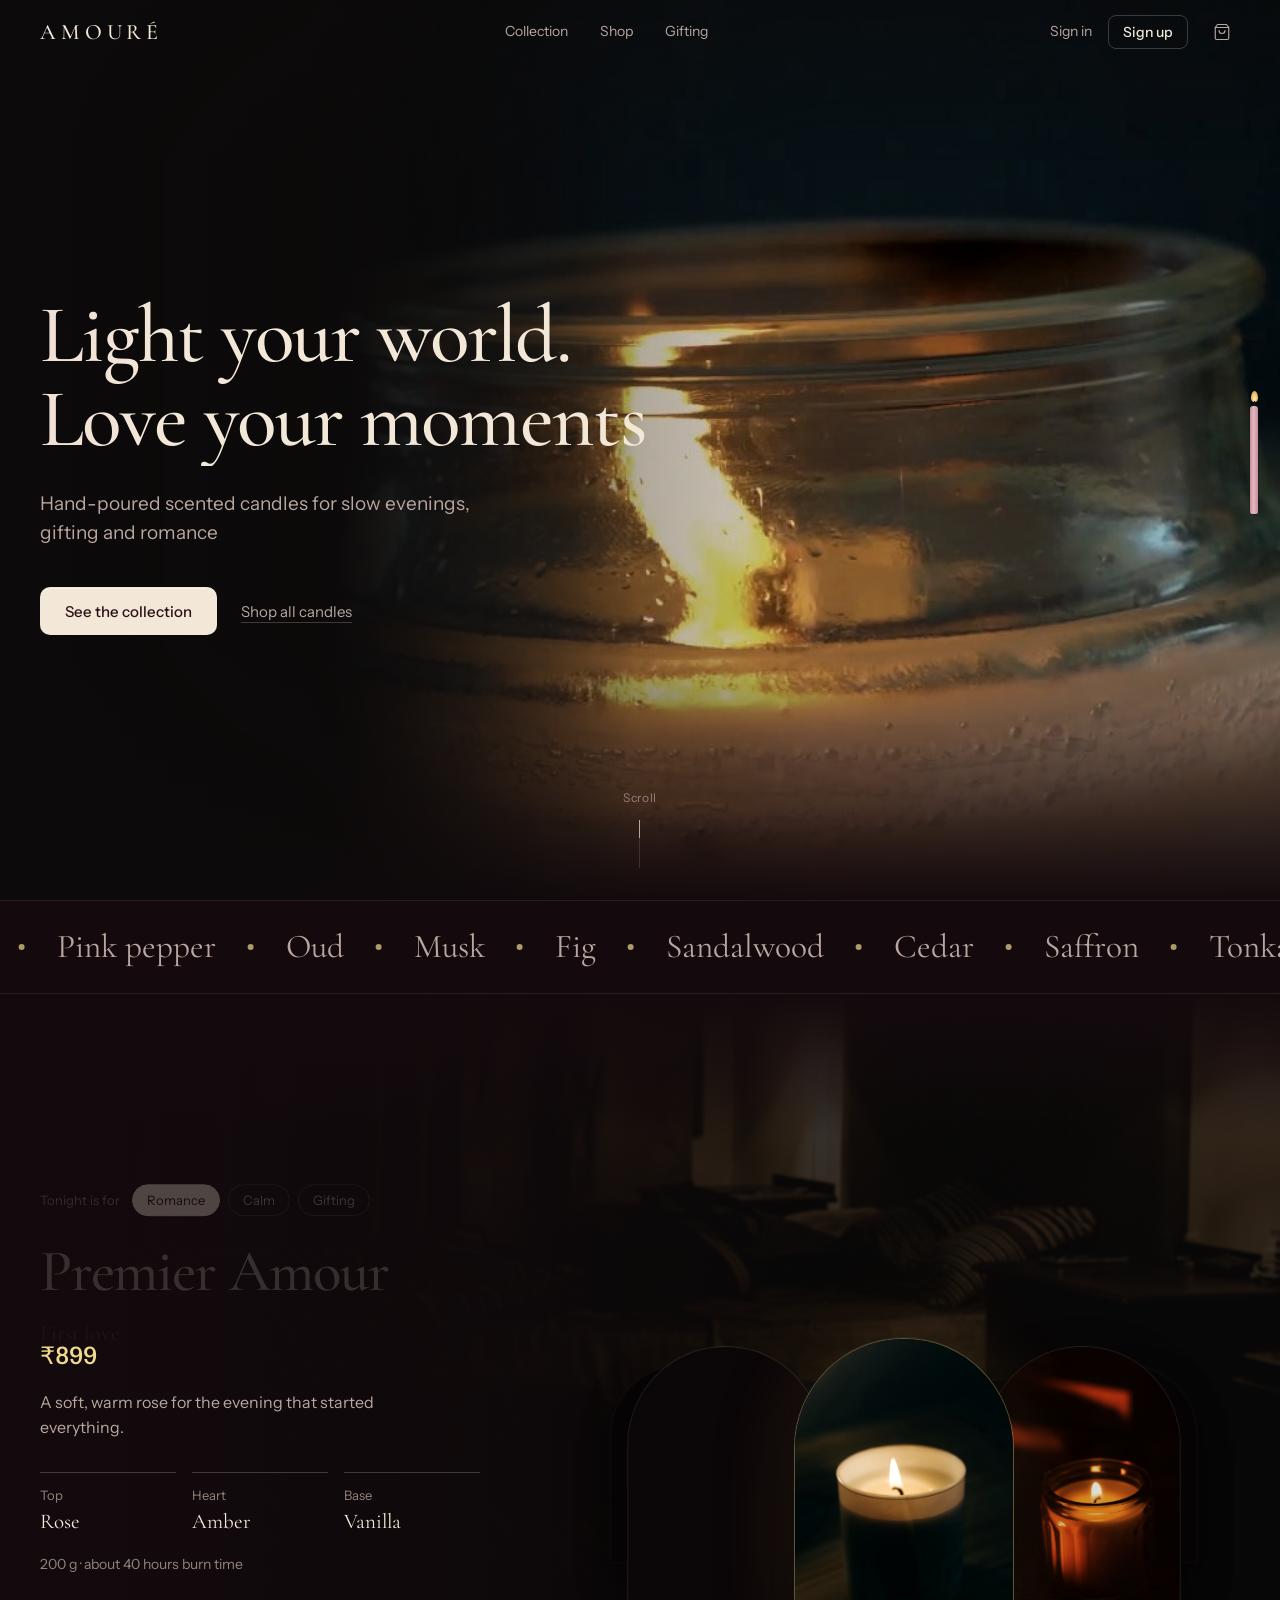
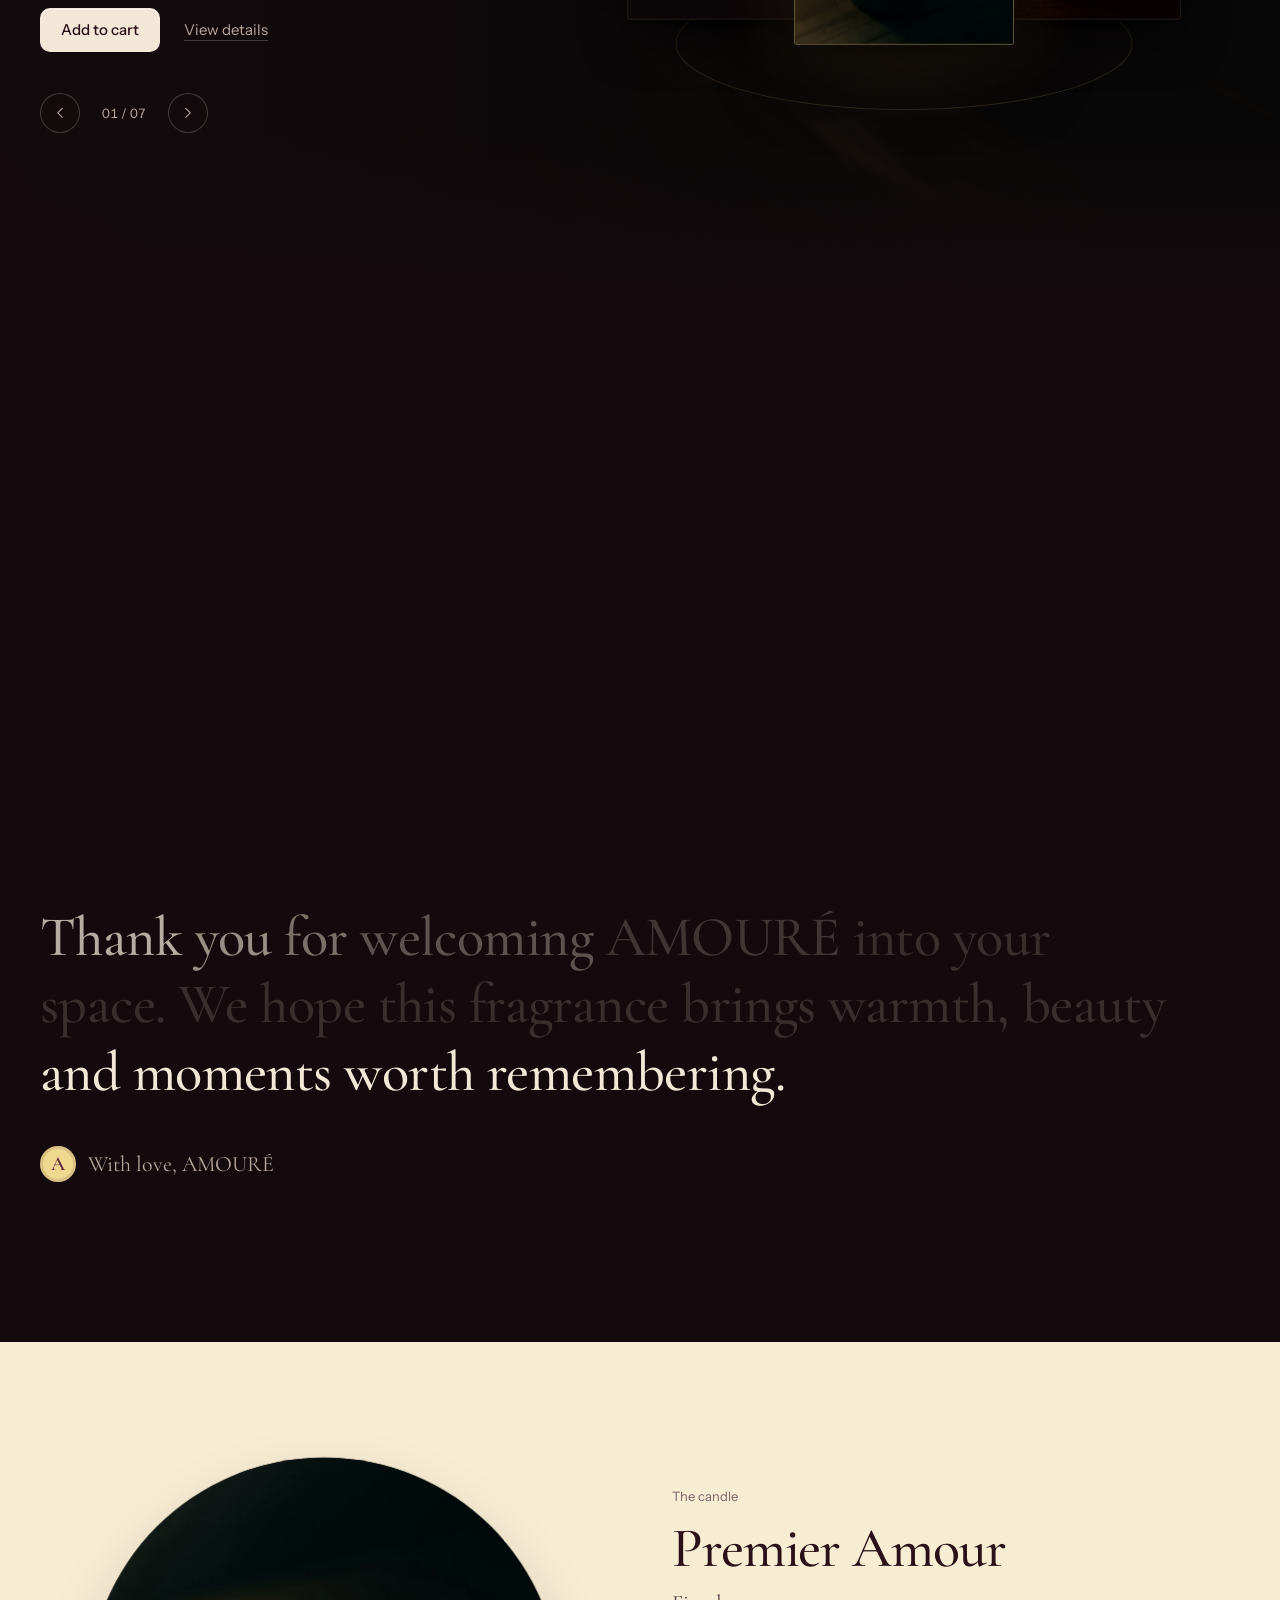
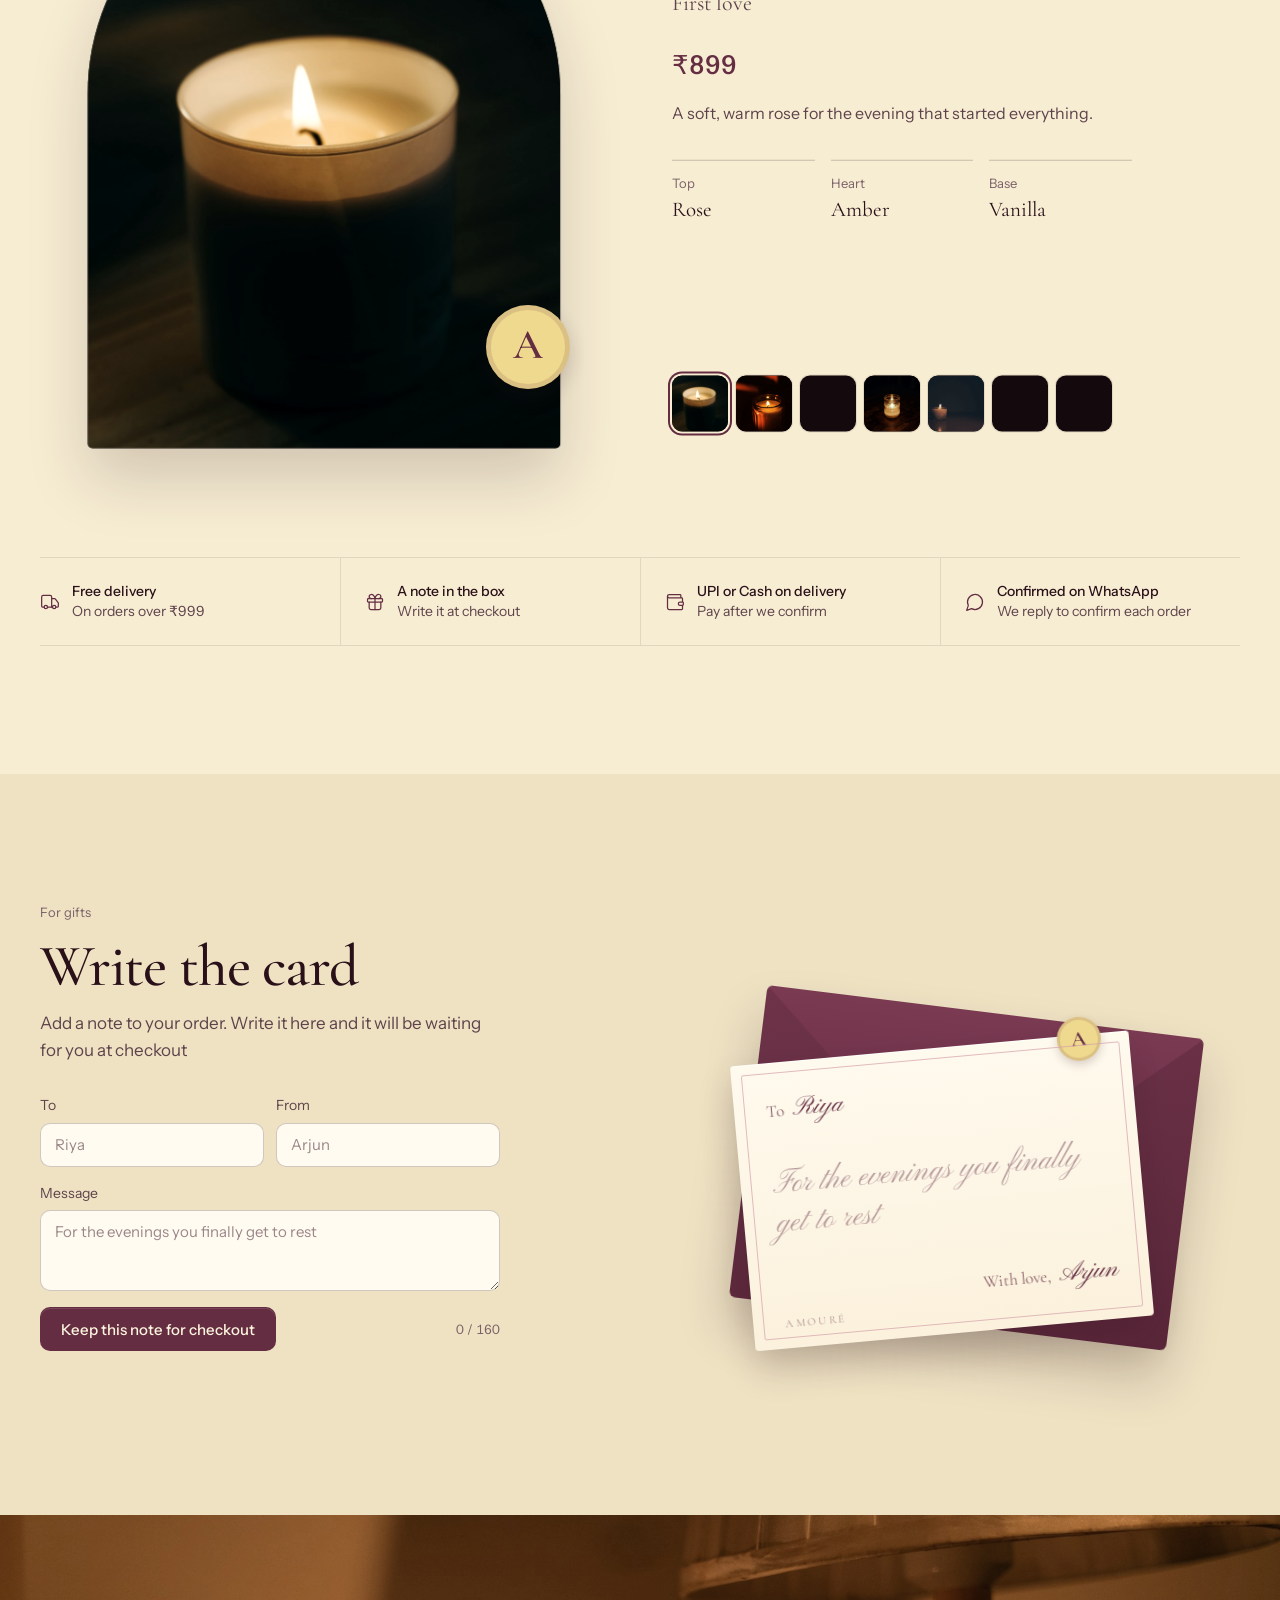
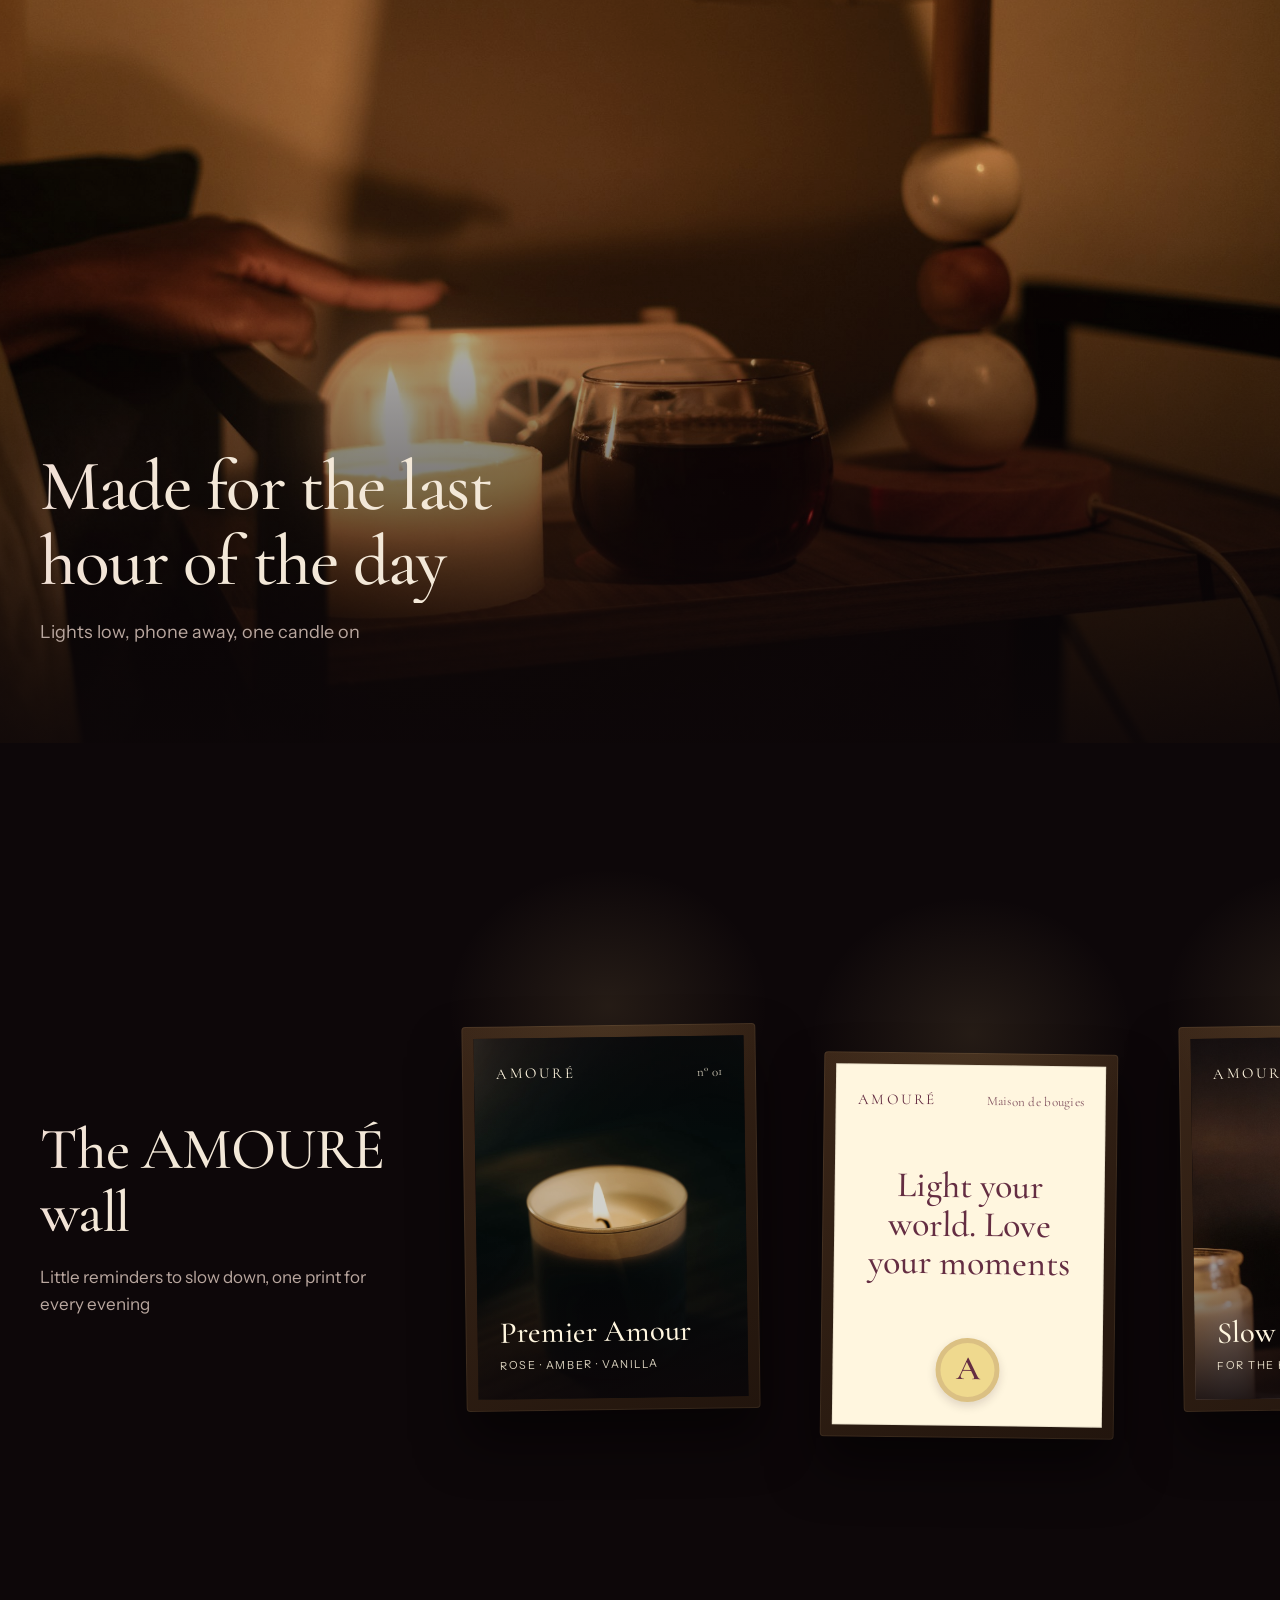
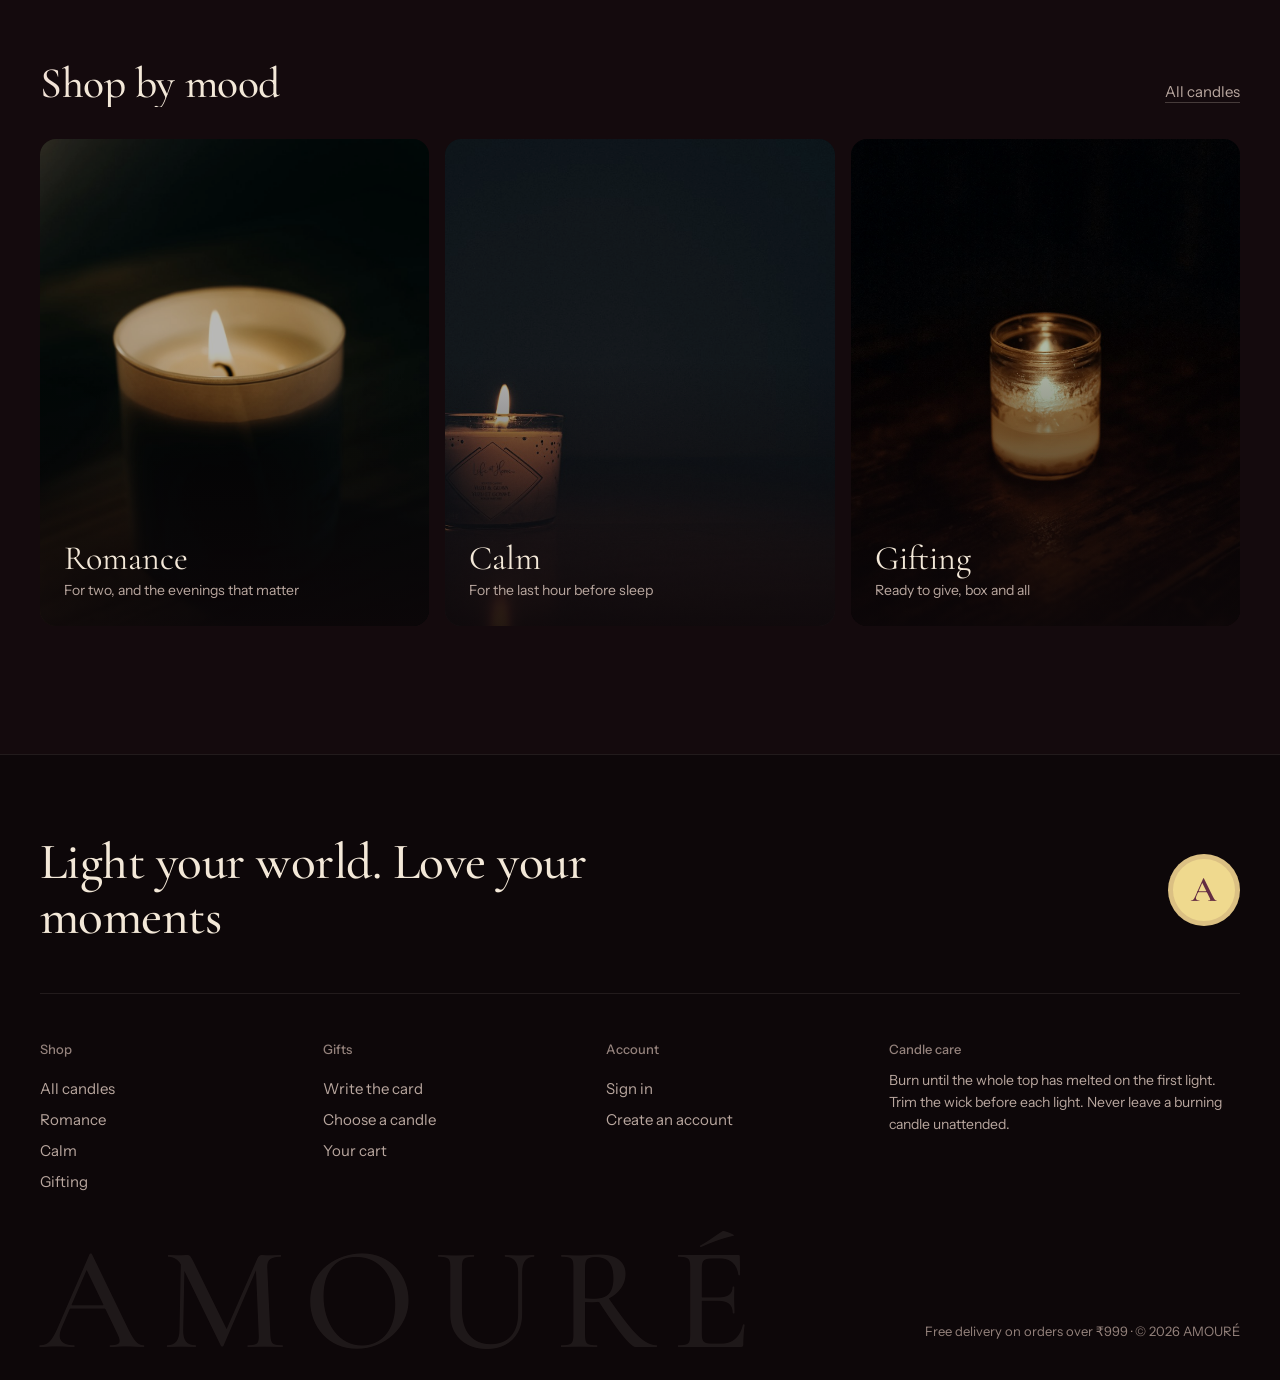
==== commit 790132c0: "Update shop: no play button on candle video (mobile) Co-Authored-By: Claude Opus 5.5 <noreply@anthro" ====
--- a/index.html
+++ b/index.html
@@ -28,7 +28,7 @@
     <!-- 1. Hero: a real candle burning -->
     <section class="hero">
       <div class="hero-media" aria-hidden="true">
-        <video class="hero-video" data-hero-loop muted playsinline autoplay preload="auto"></video>
+        <video class="hero-video" data-hero-loop muted playsinline autoplay preload="auto" poster="assets/images/scenes/hero-poster.jpg"></video>
         <video class="hero-video" data-hero-loop muted playsinline preload="auto"></video>
         <video class="hero-video hero-out" data-hero-out muted playsinline preload="none"></video>
       </div>
--- a/assets/css/style.css
+++ b/assets/css/style.css
@@ -144,6 +144,15 @@
 .mobile-menu[hidden] { display: none; }
 .mobile-menu a { height: 44px; display: flex; align-items: center; color: var(--text-2); font-size: 16px; }
 .mobile-sep { height: 1px; background: var(--line); margin: 8px 0; }
+
+/* decorative videos: never show the phone's own play button or controls (the still poster shows instead) */
+.hero-video, .auth-arch video { pointer-events: none; }
+.hero-video::-webkit-media-controls, .auth-arch video::-webkit-media-controls,
+.hero-video::-webkit-media-controls-panel, .auth-arch video::-webkit-media-controls-panel,
+.hero-video::-webkit-media-controls-overlay-play-button, .auth-arch video::-webkit-media-controls-overlay-play-button,
+.hero-video::-webkit-media-controls-start-playback-button, .auth-arch video::-webkit-media-controls-start-playback-button {
+  display: none !important; -webkit-appearance: none; opacity: 0 !important;
+}
 
 /* ---------- hero: a real candle, filmed ---------- */
 .hero { position: relative; min-height: 100svh; display: flex; align-items: center; overflow: hidden; background: #0c0a0a; }
